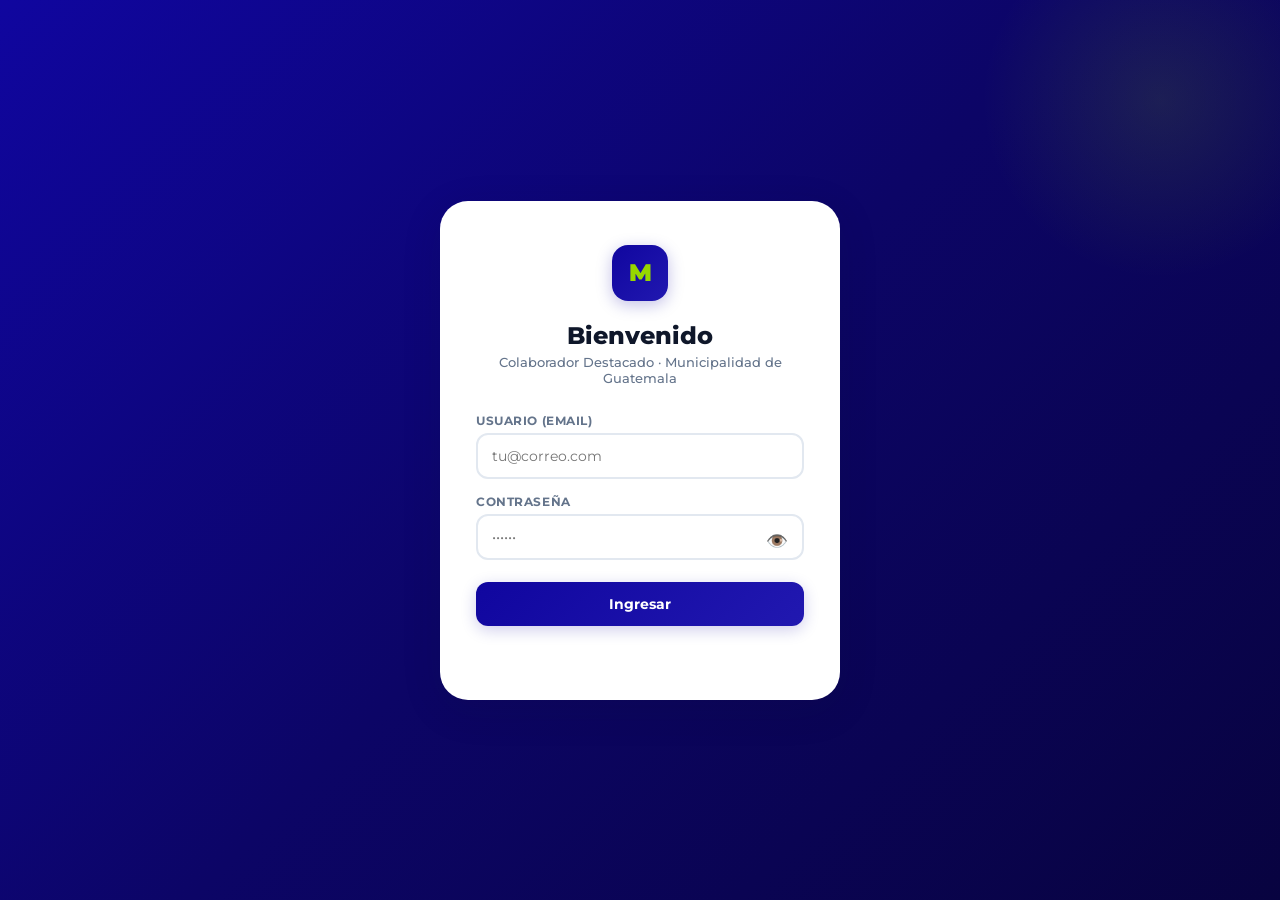
==== index.html @ 269c5cde "Separación de responsabilidades" ====
<!DOCTYPE html>
<html lang="es">
<head>
  <meta charset="UTF-8">
  <meta name="viewport" content="width=device-width, initial-scale=1.0">
  <title>Colaborador Destacado</title>
  <link rel="preconnect" href="https://fonts.googleapis.com">
  <link href="https://fonts.googleapis.com/css2?family=Montserrat:wght@300;400;500;600;700;800;900&display=swap" rel="stylesheet">
  <link rel="stylesheet" href="css/app.css">
  <script src="https://cdnjs.cloudflare.com/ajax/libs/Chart.js/3.9.1/chart.min.js" defer></script>
</head>
<body>
  <!-- LOGIN -->
  <div class="login-wrap" id="loginScreen">
    <div class="login-box">
      <img class="login-avatar" id="loginAvatar" src="" alt="">
      <div class="login-logo">M</div>
      <div class="login-h">Bienvenido</div>
      <div class="login-sub">Colaborador Destacado · Municipalidad de Guatemala</div>
      <div class="login-field"><label class="login-lbl">Usuario (email)</label><input type="email" class="login-in" id="loginUser" placeholder="tu@correo.com" autocomplete="username"></div>
      <div class="login-field"><label class="login-lbl">Contraseña</label><input type="password" class="login-in has-toggle" id="loginPass" placeholder="••••••" autocomplete="current-password"><button type="button" class="pwd-toggle">👁️</button></div>
      <button class="login-btn" id="loginBtn" onclick="App.login()">Ingresar</button>
      <div class="login-err" id="loginErr"></div>
    </div>
  </div>

  <!-- CAMBIAR CONTRASEÑA -->
  <div class="pwd-ov" id="pwdOv">
    <div class="login-box">
      <img class="login-avatar" id="pwdAvatar" src="" alt="">
      <div class="login-logo">🔐</div>
      <div class="login-h" id="pwdWelcome">¡Hola!</div>
      <div class="login-sub">Es tu primer ingreso. Elegí una nueva contraseña segura.</div>
      <div class="pwd-steps"><div class="pwd-dot active"></div><div class="pwd-dot"></div></div>
      <div class="login-field"><label class="login-lbl">Nueva contraseña</label><input type="password" class="login-in has-toggle" id="pwdNew" placeholder="Mínimo 6 caracteres"><button type="button" class="pwd-toggle">👁️</button><div class="pwd-strength" id="pwdBar"></div><div class="pwd-hint">Usá letras, números y símbolos</div></div>
      <div class="login-field"><label class="login-lbl">Confirmar</label><input type="password" class="login-in has-toggle" id="pwdConfirm" placeholder="Repetir"><button type="button" class="pwd-toggle">👁️</button></div>
      <button class="login-btn" id="pwdBtn" onclick="App.changePwd()">Guardar Contraseña</button>
      <div class="login-err" id="pwdErr"></div>
    </div>
  </div>

  <!-- APP -->
  <div class="app" id="appShell">
    <header class="top"><div class="top-in">
      <div class="br"><div class="br-logo">M</div><div><h1>Colaborador Destacado</h1><span>Municipalidad de Guatemala</span></div></div>
      <div class="top-r">
        <span id="convBadge" style="font-size:.68rem;font-weight:600"></span>
        <img class="top-avatar" id="topAvatar" src="" alt="">
        <span class="ch ch-u" id="chipU">—</span>
        <span class="ch ch-r" id="chipR">—</span>
        <button class="btn-out" onclick="App.logout()">Salir</button>
      </div>
    </div></header>

    <nav class="nv"><div class="nv-in">
      <button class="nb on" data-tab="vot">🗳️ Votación</button>
      <button class="nb hidden" data-tab="dash" id="navDash">📊 Dashboard</button>
      <button class="nb hidden" data-tab="rep" id="navRep">📈 Reportes</button>
      <!-- Admin modules as separate tabs -->
      <button class="nb hidden" data-tab="usuarios" id="navUsuarios">👤 Usuarios</button>
      <button class="nb hidden" data-tab="elecciones" id="navElecciones">🗓️ Elecciones</button>
      <button class="nb hidden" data-tab="evaluadores" id="navEvaluadores">👔 Evaluadores</button>
      <button class="nb hidden" data-tab="config" id="navConfig">⚙️ Configuración</button>
    </div></nav>

    <div class="mn">
      <!-- Votación -->
      <section id="p-vot" class="pn on">
        <div class="wlc"><div class="wlc-line"></div><h2 id="welc">¡Hola!</h2><p>Evalúa a tus compañeros reconociendo su esfuerzo y dedicación.</p></div>
        <div class="sts" id="vSt"></div>
        <div class="tb"><div class="sr"><input type="text" id="fS" placeholder="Buscar colaborador..."></div><select class="fp" id="fSede"><option value="">Todas las sedes</option></select></div>
        <div id="areaCont"><div class="loader"><div class="spin"></div> Cargando...</div></div>
      </section>

      <!-- Dashboard -->
      <section id="p-dash" class="pn">
        <div class="sts" id="dSt"></div>
        <div class="cd" style="margin-bottom:14px"><div class="cd-h"><span class="cd-t">🏆 Mejor por Área</span></div><div class="top-cards" id="topAreaCont"></div></div>
        <div class="cd" style="margin-bottom:14px"><div class="cd-h"><span class="cd-t">🏢 Mejor por Sede</span></div><div class="top-cards" id="topSedeCont"></div></div>
        <div class="ch-r"><div class="cd"><div class="cd-h"><span class="cd-t">Distribución</span></div><canvas id="cD"></canvas></div><div class="cd"><div class="cd-h"><span class="cd-t">Tendencia</span></div><canvas id="cT"></canvas></div></div>
        <div class="cd"><div class="cd-h"><span class="cd-t">Por Día</span></div><div class="tw"><table id="tT"></table></div></div>
      </section>

      <!-- Reportes -->
      <section id="p-rep" class="pn">
        <div class="cd"><div class="cd-h"><span class="cd-t">Reporte General</span><div style="display:flex;gap:6px"><button class="btn ba" onclick="App.expX()">📊 CSV</button></div></div><div class="tw"><table id="tR"></table></div></div>
      </section>

      <!-- TAB: USUARIOS (permiso: usuarios) -->
      <section id="p-usuarios" class="pn">
        <div class="cd">
          <div class="cd-h"><span class="cd-t">👤 Gestión de Usuarios</span><button class="btn ba" onclick="App.openNewUser()">+ Nuevo</button></div>
          <div class="tw"><table class="usr-tbl"><thead><tr><th>Email</th><th>Nombre</th><th>Rol</th><th>Área</th><th>Sede</th><th>Acciones</th></tr></thead><tbody id="usrBody"></tbody></table></div>
        </div>
      </section>

      <!-- TAB: ELECCIONES (permiso: elecciones) -->
      <section id="p-elecciones" class="pn">
        <div class="cd">
          <div class="cd-h"><span class="cd-t">🗓️ Elecciones (Períodos de Evaluación)</span><button class="btn ba" onclick="App.crearElec()">+ Nueva Elección</button></div>
          <p style="font-size:.75rem;color:var(--s5);margin-bottom:10px">Creá una elección por mes. Al activarla, las evaluaciones se registran ahí. Solo puede haber una activa.</p>
          <div id="elecCont"><div class="loader"><div class="spin"></div></div></div>
        </div>
      </section>

      <!-- TAB: EVALUADORES (permiso: evaluadores) -->
      <section id="p-evaluadores" class="pn">
        <div class="cd" style="margin-bottom:14px">
          <div class="cd-h"><span class="cd-t">👔 Asignación de Evaluadores</span></div>
          <p style="font-size:.75rem;color:var(--s5);margin-bottom:10px">Seleccioná áreas y colaboradores que pueden evaluar a cada supervisor o evaluador. Podés cambiar esto cada mes.</p>
          <div id="supEvalCont"><div class="loader"><div class="spin"></div></div></div>
        </div>
      </section>

      <!-- TAB: CONFIGURACIÓN (permiso: parametros) -->
      <section id="p-config" class="pn">
        <div class="sts" id="cfgSt"></div>
        <div class="cd" style="margin-bottom:14px"><div class="cd-h"><span class="cd-t">📊 Parámetros por Área</span></div><p style="font-size:.75rem;color:var(--s5);margin-bottom:10px">Cada área puede tener sus propios parámetros. Si no, usa los globales.</p><div id="paramsAreaCont"><div class="loader"><div class="spin"></div></div></div></div>
        <div class="cd" style="margin-bottom:14px"><div class="cd-h"><span class="cd-t">📋 Parámetros Globales</span><button class="btn ba" onclick="App.adm.add('p')">+</button></div><div id="adP"></div><button class="btn bp" style="margin-top:8px" onclick="App.adm.save('p')">💾</button></div>
        <div class="cd" style="margin-bottom:14px"><div class="cd-h"><span class="cd-t">👔 Parámetros Supervisores</span><button class="btn ba" onclick="App.adm.add('ps')">+</button></div><div id="adPS"></div><button class="btn bp" style="margin-top:8px" onclick="App.adm.save('ps')">💾</button></div>
        <div class="cd" style="margin-bottom:14px"><div class="cd-h"><span class="cd-t">📂 Áreas</span><button class="btn ba" onclick="App.adm.add('ar')">+</button></div><div id="adAR"></div><button class="btn bp" style="margin-top:8px" onclick="App.adm.save('ar')">💾</button></div>
        <div class="cd"><div class="cd-h"><span class="cd-t">🏢 Sedes</span><button class="btn ba" onclick="App.adm.add('se')">+</button></div><div id="adSE"></div><button class="btn bp" style="margin-top:8px" onclick="App.adm.save('se')">💾</button></div>
      </section>
    </div>
  </div>

  <!-- MODAL: EVALUAR -->
  <div class="mo-bg" id="evalOv"><div class="mo">
    <div class="mo-top"><button class="mo-x" onclick="App.closeEval()">✕</button><div class="mo-profile"><img class="mo-av" id="evalFoto" src="" alt=""><div class="mo-nm" id="evalNm">—</div><div class="mo-mt" id="evalMt">—</div></div></div>
    <div class="mo-bd" id="evalBd"></div>
    <div class="mo-bd" style="padding-top:0"><div class="fg"><label class="fl">Comentario (opcional)</label><textarea class="fta" id="evalCom" placeholder="Comparte tu experiencia..."></textarea></div></div>
    <div class="mo-ft"><button class="btn-sub" id="evalBtn" onclick="App.submitEval()">Enviar Evaluación</button></div>
  </div></div>

  <!-- MODAL: NUEVO USUARIO -->
  <div class="mo-bg" id="nuOv"><div class="mo">
    <div class="mo-top" style="padding-bottom:0"><div style="flex:1"><div class="mo-nm">Nuevo Usuario</div><div class="mo-mt">Completá los datos</div></div><button class="mo-x" onclick="App.closeNewUser()">✕</button></div>
    <div class="mo-bd">
      <div class="fg"><label class="fl">Email</label><input class="login-in" id="nuEmail" placeholder="usuario@correo.com"></div>
      <div class="fg"><label class="fl">Nombre completo</label><input class="login-in" id="nuNombre" placeholder="Nombre Apellido"></div>
      <div style="display:grid;grid-template-columns:1fr 1fr;gap:10px">
        <div class="fg"><label class="fl">Rol</label><select class="fp" id="nuRol" style="width:100%"><option value="votante">Votante</option><option value="evaluado">Evaluado</option><option value="evaluador">Evaluador</option><option value="supervisor">Supervisor</option><option value="admin">Admin</option></select></div>
        <div class="fg"><label class="fl">Área</label><select class="fp" id="nuArea" style="width:100%"><option value="">—</option></select></div>
      </div>
      <div style="display:grid;grid-template-columns:1fr 1fr;gap:10px">
        <div class="fg"><label class="fl">Sede</label><select class="fp" id="nuSede" style="width:100%"><option value="">—</option></select></div>
        <div class="fg"><label class="fl">Contraseña</label><input class="login-in" type="password" id="nuPwd" placeholder="Temporal"></div>
      </div>
      <div class="fg"><label class="fl">Permisos adicionales</label><div style="display:flex;flex-wrap:wrap;gap:8px;margin-top:4px"><label style="font-size:.75rem;display:flex;align-items:center;gap:4px;cursor:pointer"><input type="checkbox" value="dashboard" class="nu-perm"> Dashboard</label><label style="font-size:.75rem;display:flex;align-items:center;gap:4px;cursor:pointer"><input type="checkbox" value="reportes" class="nu-perm"> Reportes</label><label style="font-size:.75rem;display:flex;align-items:center;gap:4px;cursor:pointer"><input type="checkbox" value="usuarios" class="nu-perm"> Usuarios</label><label style="font-size:.75rem;display:flex;align-items:center;gap:4px;cursor:pointer"><input type="checkbox" value="elecciones" class="nu-perm"> Elecciones</label><label style="font-size:.75rem;display:flex;align-items:center;gap:4px;cursor:pointer"><input type="checkbox" value="evaluadores" class="nu-perm"> Evaluadores</label><label style="font-size:.75rem;display:flex;align-items:center;gap:4px;cursor:pointer"><input type="checkbox" value="parametros" class="nu-perm"> Configuración</label></div></div>
      <div class="fg"><label class="fl">Foto (URL)</label><input class="login-in" id="nuFoto" placeholder="https://drive.google.com/..."></div>
    </div>
    <div class="mo-ft"><button class="btn-sub" onclick="App.saveNewUser()">Crear Usuario</button></div>
  </div></div>

  <!-- MODAL: EDITAR USUARIO -->
  <div class="mo-bg" id="edOv"><div class="mo">
    <div class="mo-top" style="padding-bottom:0"><div style="flex:1"><div class="mo-nm">Editar Usuario</div><div class="mo-mt" id="edEmail">—</div></div><button class="mo-x" onclick="App.closeEditUser()">✕</button></div>
    <div class="mo-bd">
      <div class="fg"><label class="fl">Nombre</label><input class="login-in" id="edNombre"></div>
      <div style="display:grid;grid-template-columns:1fr 1fr;gap:10px">
        <div class="fg"><label class="fl">Rol</label><select class="fp" id="edRol" style="width:100%"><option value="votante">Votante</option><option value="evaluado">Evaluado</option><option value="evaluador">Evaluador</option><option value="supervisor">Supervisor</option><option value="admin">Admin</option></select></div>
        <div class="fg"><label class="fl">Área</label><select class="fp" id="edArea" style="width:100%"><option value="">—</option></select></div>
      </div>
      <div style="display:grid;grid-template-columns:1fr 1fr;gap:10px">
        <div class="fg"><label class="fl">Sede</label><select class="fp" id="edSede" style="width:100%"><option value="">—</option></select></div>
        <div class="fg"><label class="fl">Activo</label><select class="fp" id="edActivo" style="width:100%"><option value="true">Sí</option><option value="false">No</option></select></div>
      </div>
      <div class="fg"><label class="fl">Permisos adicionales</label><div style="display:flex;flex-wrap:wrap;gap:8px;margin-top:4px"><label style="font-size:.75rem;display:flex;align-items:center;gap:4px;cursor:pointer"><input type="checkbox" value="dashboard" class="ed-perm"> Dashboard</label><label style="font-size:.75rem;display:flex;align-items:center;gap:4px;cursor:pointer"><input type="checkbox" value="reportes" class="ed-perm"> Reportes</label><label style="font-size:.75rem;display:flex;align-items:center;gap:4px;cursor:pointer"><input type="checkbox" value="usuarios" class="ed-perm"> Usuarios</label><label style="font-size:.75rem;display:flex;align-items:center;gap:4px;cursor:pointer"><input type="checkbox" value="elecciones" class="ed-perm"> Elecciones</label><label style="font-size:.75rem;display:flex;align-items:center;gap:4px;cursor:pointer"><input type="checkbox" value="evaluadores" class="ed-perm"> Evaluadores</label><label style="font-size:.75rem;display:flex;align-items:center;gap:4px;cursor:pointer"><input type="checkbox" value="parametros" class="ed-perm"> Configuración</label></div></div>
      <div class="fg"><label class="fl">Foto (URL)</label><input class="login-in" id="edFoto"></div>
    </div>
    <div class="mo-ft"><button class="btn-sub" onclick="App.saveEditUser()">Guardar Cambios</button></div>
  </div></div>

  <div class="tz" id="toasts"></div>
  <script src="js/api.js"></script>
  <script src="js/app.js"></script>
</body>
</html>
---- css/app.css ----
/* v5.1 app.css — Montserrat, institutional palette */
*,*::before,*::after{margin:0;padding:0;box-sizing:border-box}
:root{
  --b9:#0c0566;--b8:#10069F;--b7:#2118b0;--b1:#eeedfc;--b0:#f6f5ff;
  --l5:#97D700;--l4:#a8e81c;--l1:#f0fad0;
  --r5:#e63946;--r0:#fef2f2;--g6:#16a34a;--g0:#f0fdf4;--am:#f59e0b;
  --s9:#0f172a;--s7:#334155;--s5:#64748b;--s4:#94a3b8;--s2:#e2e8f0;--s1:#f1f5f9;--s0:#f8fafc;--w:#fff;
  --r-s:8px;--r:14px;--r-l:20px;--r-x:28px;
  --sh-x:0 1px 2px rgba(15,23,42,.04);--sh-s:0 1px 4px rgba(15,23,42,.06);
  --sh-m:0 4px 16px rgba(15,23,42,.07);--sh-l:0 10px 40px rgba(15,23,42,.12);
  --ease:cubic-bezier(.4,0,.2,1)
}
html{scroll-behavior:smooth}
body{font-family:'Montserrat',sans-serif;background:var(--s0);color:var(--s9);min-height:100vh;-webkit-font-smoothing:antialiased}

/* LOGIN */
.login-wrap{min-height:100vh;display:flex;align-items:center;justify-content:center;background:linear-gradient(135deg,var(--b8),var(--b9) 50%,#080340);padding:20px;position:relative;overflow:hidden}
.login-wrap::before{content:'';position:absolute;top:-80px;right:-60px;width:360px;height:360px;background:radial-gradient(circle,rgba(151,215,0,.12),transparent 70%);border-radius:50%}
.login-box{background:var(--w);border-radius:var(--r-x);padding:44px 36px;width:100%;max-width:400px;box-shadow:var(--sh-l);position:relative;z-index:1;text-align:center}
.login-logo{width:56px;height:56px;background:linear-gradient(135deg,var(--b8),var(--b7));border-radius:16px;display:inline-grid;place-items:center;color:var(--l5);font-size:1.5rem;font-weight:900;margin-bottom:20px;box-shadow:0 4px 16px rgba(16,6,159,.25)}
.login-avatar{width:72px;height:72px;border-radius:50%;object-fit:cover;border:3px solid var(--l5);margin-bottom:16px;display:none;box-shadow:0 4px 12px rgba(0,0,0,.15)}
.login-avatar.show{display:inline-block}
.login-h{font-size:1.5rem;font-weight:800;color:var(--s9);margin-bottom:4px}
.login-sub{font-size:.82rem;color:var(--s5);margin-bottom:28px;font-weight:500}
.login-field{margin-bottom:16px;text-align:left;position:relative}
.login-lbl{display:block;font-size:.72rem;font-weight:700;color:var(--s5);margin-bottom:5px;text-transform:uppercase;letter-spacing:.05em}
.login-in{width:100%;padding:12px 14px;border:2px solid var(--s2);border-radius:12px;font-family:'Montserrat',sans-serif;font-size:.88rem;transition:border-color .2s}
.login-in:focus{border-color:var(--b8);outline:0;box-shadow:0 0 0 3px rgba(16,6,159,.1)}
.login-in.has-toggle{padding-right:44px}
.pwd-toggle{position:absolute;right:12px;top:32px;background:none;border:none;cursor:pointer;font-size:1.1rem;color:var(--s4);padding:4px;transition:color .2s}
.pwd-toggle:hover{color:var(--b8)}
.login-btn{width:100%;padding:13px;background:linear-gradient(135deg,var(--b8),var(--b7));color:var(--w);border:0;border-radius:12px;font-family:'Montserrat',sans-serif;font-size:.9rem;font-weight:700;cursor:pointer;transition:all .25s var(--ease);box-shadow:0 4px 16px rgba(16,6,159,.2);margin-top:6px}
.login-btn:hover:not(:disabled){transform:translateY(-2px);box-shadow:0 6px 24px rgba(16,6,159,.3)}
.login-btn:disabled{opacity:.5;cursor:not-allowed}
.login-err{color:var(--r5);font-size:.78rem;font-weight:600;margin-top:12px;min-height:18px}

.pwd-ov{display:none;position:fixed;inset:0;background:linear-gradient(135deg,var(--b8),#080340);z-index:900;align-items:center;justify-content:center;padding:20px}
.pwd-ov.open{display:flex}
.pwd-steps{display:flex;gap:6px;justify-content:center;margin-bottom:20px}
.pwd-dot{width:8px;height:8px;border-radius:50%;background:var(--s2)}
.pwd-dot.active{background:var(--l5);width:24px;border-radius:4px;transition:width .3s}
.pwd-strength{height:4px;border-radius:4px;margin-top:8px;transition:all .3s}
.pwd-strength.weak{background:var(--r5);width:33%}
.pwd-strength.medium{background:var(--am);width:66%}
.pwd-strength.strong{background:var(--g6);width:100%}
.pwd-hint{font-size:.72rem;color:var(--s4);margin-top:4px;text-align:left}

/* APP */
.app{display:none}.app.show{display:grid;grid-template-rows:auto auto 1fr;min-height:100vh}
.top{background:var(--w);border-bottom:1px solid var(--s2);position:sticky;top:0;z-index:100;box-shadow:var(--sh-x)}
.top-in{max-width:1360px;margin:0 auto;padding:0 clamp(16px,3vw,32px);height:60px;display:flex;align-items:center;justify-content:space-between}
.br{display:flex;align-items:center;gap:10px}
.br-logo{width:36px;height:36px;background:linear-gradient(135deg,var(--b8),var(--b7));border-radius:10px;display:grid;place-items:center;color:var(--l5);font-size:1rem;font-weight:900}
.br h1{font-size:.9rem;font-weight:700;line-height:1.2}.br span{font-size:.65rem;color:var(--s5);font-weight:500}
.top-r{display:flex;align-items:center;gap:8px}
.top-avatar{width:32px;height:32px;border-radius:50%;object-fit:cover;border:2px solid var(--l5)}
.ch{display:inline-flex;align-items:center;padding:4px 11px;border-radius:100px;font-size:.72rem;font-weight:600}
.ch-u{background:var(--b1);color:var(--b8)}.ch-r{background:var(--l1);color:var(--b9)}.ch-a{background:var(--s1);color:var(--s7)}
.btn-out{padding:6px 12px;background:0;border:1.5px solid var(--s2);border-radius:8px;font-family:'Montserrat',sans-serif;font-size:.72rem;font-weight:600;color:var(--s5);cursor:pointer;transition:all .2s}
.btn-out:hover{border-color:var(--r5);color:var(--r5)}

.nv{background:var(--w);border-bottom:1px solid var(--s2)}
.nv-in{max-width:1360px;margin:0 auto;padding:0 clamp(16px,3vw,32px);display:flex;gap:2px;overflow-x:auto}
.nb{padding:10px 16px;font-family:'Montserrat',sans-serif;font-size:.78rem;font-weight:600;color:var(--s4);background:0;border:0;cursor:pointer;border-bottom:2.5px solid transparent;margin-bottom:-1px;transition:color .2s;white-space:nowrap}
.nb:hover{color:var(--s7)}.nb.on{color:var(--b8);border-bottom-color:var(--l5)}

.mn{max-width:1360px;margin:0 auto;padding:clamp(16px,3vw,28px);width:100%}
.pn{display:none;animation:pI .3s var(--ease)}.pn.on{display:block}
@keyframes pI{from{opacity:0;transform:translateY(6px)}to{opacity:1;transform:translateY(0)}}

/* Welcome */
.wlc{background:linear-gradient(135deg,var(--b8),var(--b9),#080340);border-radius:var(--r-x);padding:28px 32px;margin-bottom:24px;position:relative;overflow:hidden}
.wlc::before{content:'';position:absolute;top:-40px;right:-20px;width:200px;height:200px;background:radial-gradient(circle,rgba(151,215,0,.14),transparent 70%);border-radius:50%}
.wlc-line{display:inline-block;width:36px;height:3px;background:var(--l5);border-radius:3px;margin-bottom:12px}
.wlc h2{color:var(--w);font-size:clamp(1.2rem,2.5vw,1.5rem);font-weight:800;margin-bottom:4px;position:relative;z-index:1}
.wlc p{color:rgba(255,255,255,.6);font-size:.82rem;line-height:1.5;max-width:480px;position:relative;z-index:1}

/* Stats */
.sts{display:grid;grid-template-columns:repeat(auto-fit,minmax(180px,1fr));gap:10px;margin-bottom:20px}
.st{background:var(--w);border:1px solid var(--s2);border-radius:var(--r);padding:18px 20px;box-shadow:var(--sh-x);transition:all .2s var(--ease);position:relative;overflow:hidden}
.st:hover{box-shadow:var(--sh-m);transform:translateY(-1px)}
.st::before{content:'';position:absolute;top:0;left:0;width:3px;height:100%}
.st.sb::before{background:var(--b8)}.st.sl::before{background:var(--l5)}.st.sa::before{background:var(--am)}.st.sg::before{background:var(--g6)}
.st-i{font-size:1.2rem;margin-bottom:4px}.st-n{font-size:1.6rem;font-weight:800;line-height:1;margin-bottom:2px}
.st-l{font-size:.65rem;font-weight:700;color:var(--s4);text-transform:uppercase;letter-spacing:.06em}

/* Top cards */
.top-cards{display:grid;grid-template-columns:repeat(auto-fill,minmax(260px,1fr));gap:10px;margin-bottom:20px}
.top-card{background:var(--w);border:1px solid var(--s2);border-radius:var(--r);padding:16px;display:flex;align-items:center;gap:12px;box-shadow:var(--sh-x);border-left:3px solid var(--l5)}
.top-card img{width:44px;height:44px;border-radius:12px;object-fit:cover;background:var(--s2)}
.top-card-info{flex:1;min-width:0}
.top-card-name{font-weight:700;font-size:.84rem;white-space:nowrap;overflow:hidden;text-overflow:ellipsis}
.top-card-meta{font-size:.68rem;color:var(--s4)}
.top-card-score{font-size:1.1rem;font-weight:800;color:var(--b8);flex-shrink:0}

/* Toolbar, Areas, Cards, Grid — same as v5 */
.tb{display:flex;gap:8px;flex-wrap:wrap;margin-bottom:18px}
.sr{flex:1;min-width:180px;position:relative}
.sr input{width:100%;padding:9px 12px 9px 34px;border:1.5px solid var(--s2);border-radius:var(--r);font-family:'Montserrat',sans-serif;font-size:.82rem;background:var(--w);transition:border-color .2s}
.sr input:focus{border-color:var(--b8);outline:0}
.sr::before{content:'🔍';position:absolute;left:10px;top:50%;transform:translateY(-50%);font-size:.8rem;pointer-events:none}
.fp{padding:9px 14px;border:1.5px solid var(--s2);border-radius:var(--r);font-family:'Montserrat',sans-serif;font-size:.78rem;font-weight:500;background:var(--w);appearance:none;cursor:pointer}

.as{margin-bottom:14px;animation:aI .35s var(--ease) both}
@keyframes aI{from{opacity:0;transform:translateY(8px)}to{opacity:1;transform:translateY(0)}}
.ah{background:var(--w);border:1px solid var(--s2);border-radius:var(--r-l);padding:14px 20px;display:flex;align-items:center;justify-content:space-between;cursor:pointer;transition:all .2s;box-shadow:var(--sh-x);user-select:none}
.ah:hover{box-shadow:var(--sh-m)}.ah.op{border-radius:var(--r-l) var(--r-l) 0 0;border-bottom-color:transparent}
.ah-l{display:flex;align-items:center;gap:10px}
.ah-ic{width:36px;height:36px;border-radius:9px;display:grid;place-items:center;font-size:.95rem;font-weight:800}
.ah-nm{font-weight:700;font-size:.88rem}.ah-ct{font-size:.68rem;color:var(--s4);font-weight:500}
.ah-ch{font-size:.9rem;color:var(--s4);transition:transform .3s var(--ease)}.ah.op .ah-ch{transform:rotate(180deg)}
.ab{display:none;background:var(--w);border:1px solid var(--s2);border-top:0;border-radius:0 0 var(--r-l) var(--r-l);padding:16px 20px 20px}
.ab.op{display:block;animation:abI .25s var(--ease)}
@keyframes abI{from{opacity:0}to{opacity:1}}

.cg{display:grid;grid-template-columns:repeat(auto-fill,minmax(250px,1fr));gap:10px}
.cc{background:var(--s0);border:1px solid var(--s2);border-radius:var(--r);padding:16px;display:flex;gap:12px;transition:all .2s var(--ease);position:relative}
.cc:hover{background:var(--w);border-color:var(--b1);box-shadow:var(--sh-m);transform:translateY(-1px)}
.cc.dn{opacity:.4}.cc.dn .dn-b{display:flex}
.dn-b{display:none;position:absolute;top:8px;right:10px;background:var(--g0);color:var(--g6);font-size:.63rem;font-weight:700;padding:2px 7px;border-radius:100px;border:1px solid rgba(22,163,74,.15);align-items:center;gap:2px}
.av{width:42px;height:42px;border-radius:11px;object-fit:cover;background:var(--s2);flex-shrink:0}
.ci{flex:1;min-width:0}.cn{font-weight:700;font-size:.84rem;margin-bottom:1px}.cm{font-size:.68rem;color:var(--s4);margin-bottom:7px}
.cs-r{display:flex;align-items:center;gap:6px;margin-bottom:9px}
.cs{font-size:1.05rem;font-weight:800;color:var(--b8)}
.bar-bg{flex:1;height:4px;background:var(--s2);border-radius:4px;overflow:hidden}
.bar-f{height:100%;border-radius:4px;background:linear-gradient(90deg,var(--l5),var(--l4));transition:width .5s var(--ease)}
.btn-ev{width:100%;padding:7px;background:var(--b8);color:var(--w);border:0;border-radius:var(--r-s);font-family:'Montserrat',sans-serif;font-size:.74rem;font-weight:600;cursor:pointer;transition:all .2s}
.btn-ev:hover{background:var(--b7);transform:translateY(-1px)}

/* Modal */
.mo-bg{display:none;position:fixed;inset:0;background:rgba(15,23,42,.4);backdrop-filter:blur(5px);z-index:500;align-items:center;justify-content:center;padding:16px}
.mo-bg.open{display:flex}
.mo{background:var(--w);border-radius:var(--r-x);width:100%;max-width:500px;max-height:88vh;overflow-y:auto;box-shadow:var(--sh-l);animation:moP .3s var(--ease)}
@keyframes moP{from{opacity:0;transform:scale(.96) translateY(10px)}to{opacity:1;transform:scale(1) translateY(0)}}
.mo-top{padding:24px 24px 0;position:relative}
.mo-x{position:absolute;top:16px;right:16px;width:32px;height:32px;display:grid;place-items:center;border:0;background:var(--s1);border-radius:9px;cursor:pointer;font-size:.95rem;color:var(--s4);z-index:1;transition:all .2s}
.mo-x:hover{background:var(--r0);color:var(--r5)}
.mo-profile{display:flex;flex-direction:column;align-items:center;text-align:center;padding-top:8px}
.mo-av{width:96px;height:96px;border-radius:50%;object-fit:cover;background:var(--s2);border:4px solid var(--b1);box-shadow:0 4px 16px rgba(16,6,159,.12);margin-bottom:12px}
.mo-nm{font-size:1.15rem;font-weight:800;margin-bottom:2px}.mo-mt{font-size:.78rem;color:var(--s5);font-weight:500}
.mo-bd{padding:20px 24px}
.rb{margin-bottom:16px}.rl{font-size:.78rem;font-weight:700;color:var(--s7);margin-bottom:7px}
.rr{display:flex;gap:4px;flex-wrap:wrap}
.rb-b{width:34px;height:34px;display:grid;place-items:center;border:1.5px solid var(--s2);border-radius:8px;background:var(--w);cursor:pointer;font-size:.78rem;font-weight:600;color:var(--s4);transition:all .12s;-webkit-tap-highlight-color:transparent}
.rb-b:hover{border-color:var(--b1);background:var(--b0);color:var(--b8)}
.rb-b.on{background:var(--l5);border-color:var(--l5);color:var(--b9);transform:scale(1.1);box-shadow:0 2px 6px rgba(151,215,0,.3)}
.fg{margin-bottom:16px}.fl{display:block;font-size:.72rem;font-weight:600;color:var(--s5);margin-bottom:4px}
.fta{width:100%;padding:9px 12px;border:1.5px solid var(--s2);border-radius:var(--r);font-family:'Montserrat',sans-serif;font-size:.82rem;resize:vertical;min-height:60px}
.fta:focus{border-color:var(--b8);outline:0}
.mo-ft{padding:0 24px 22px}
.btn-sub{width:100%;padding:12px;background:linear-gradient(135deg,var(--b8),var(--b7));color:var(--w);border:0;border-radius:var(--r);font-family:'Montserrat',sans-serif;font-size:.88rem;font-weight:700;cursor:pointer;transition:all .25s;box-shadow:0 4px 16px rgba(16,6,159,.2)}
.btn-sub:hover:not(:disabled){transform:translateY(-2px);box-shadow:0 6px 24px rgba(16,6,159,.3)}.btn-sub:disabled{opacity:.5;cursor:not-allowed}

/* Charts */
.ch-r{display:grid;grid-template-columns:repeat(auto-fit,minmax(340px,1fr));gap:12px;margin-bottom:18px}
.cd{background:var(--w);border:1px solid var(--s2);border-radius:var(--r-l);padding:20px 24px;box-shadow:var(--sh-x);margin-bottom:14px}
.cd-h{display:flex;align-items:center;justify-content:space-between;margin-bottom:14px}.cd-t{font-size:.95rem;font-weight:700}
canvas{max-height:240px}

/* Table */
.tw{overflow-x:auto;border-radius:var(--r)}
table{width:100%;border-collapse:collapse}
thead th{background:var(--b8);color:var(--w);padding:9px 12px;font-size:.68rem;font-weight:700;text-align:left;text-transform:uppercase;letter-spacing:.04em}
thead th:first-child{border-radius:var(--r-s) 0 0 0}thead th:last-child{border-radius:0 var(--r-s) 0 0}
tbody td{padding:9px 12px;border-bottom:1px solid var(--s1);font-size:.8rem;color:var(--s7)}
tbody tr:hover{background:var(--s0)}

/* Admin */
.adm-it{display:flex;gap:8px;align-items:center;margin-bottom:7px}
.adm-in{flex:1;padding:8px 11px;border:1.5px solid var(--s2);border-radius:var(--r-s);font-family:'Montserrat',sans-serif;font-size:.82rem}
.adm-in:focus{border-color:var(--b8);outline:0}
.bd-sm{width:30px;height:30px;display:grid;place-items:center;border:1.5px solid var(--r5);border-radius:7px;background:0;color:var(--r5);cursor:pointer;font-size:.75rem;transition:all .2s}
.bd-sm:hover{background:var(--r5);color:var(--w)}
.btn{display:inline-flex;align-items:center;gap:4px;padding:8px 16px;border:0;border-radius:var(--r-s);font-family:'Montserrat',sans-serif;font-size:.78rem;font-weight:600;cursor:pointer;transition:all .2s}
.btn:disabled{opacity:.5}.bp{background:var(--b8);color:var(--w)}.bp:hover{background:var(--b7)}
.ba{background:var(--l5);color:var(--b9)}.ba:hover{filter:brightness(.93)}
.bo{background:var(--w);border:1.5px solid var(--s2);color:var(--s7)}.bo:hover{border-color:var(--b8)}
.bd{background:var(--r5);color:var(--w)}.bd:hover{background:#c62828}

.usr-tbl .usr-status{display:inline-block;width:8px;height:8px;border-radius:50%;margin-right:4px}
.usr-tbl .usr-status.active{background:var(--g6)}.usr-tbl .usr-status.inactive{background:var(--r5)}

/* Toast */
.tz{position:fixed;top:72px;right:14px;z-index:700;display:flex;flex-direction:column;gap:6px;pointer-events:none}
.tt{padding:10px 16px;border-radius:var(--r);font-size:.78rem;font-weight:600;box-shadow:var(--sh-l);animation:ts .3s var(--ease);max-width:320px;pointer-events:auto}
.tt-ok{background:var(--g0);color:var(--g6);border:1px solid rgba(22,163,74,.2)}
.tt-err{background:var(--r0);color:var(--r5);border:1px solid rgba(230,57,70,.2)}
.tt-info{background:var(--b0);color:var(--b8);border:1px solid rgba(16,6,159,.12)}
@keyframes ts{from{opacity:0;transform:translateX(30px)}to{opacity:1;transform:translateX(0)}}

.empty{text-align:center;padding:36px 14px;color:var(--s4)}.empty-i{font-size:2rem;margin-bottom:8px}.empty-t{font-size:.85rem;font-weight:500}
.loader{display:flex;align-items:center;justify-content:center;gap:8px;padding:36px;color:var(--s4);font-size:.8rem}
.spin{width:16px;height:16px;border:2.5px solid var(--s2);border-top-color:var(--b8);border-radius:50%;animation:sp .6s linear infinite}
@keyframes sp{to{transform:rotate(360deg)}}
.hidden{display:none!important}

/* ═══ RESPONSIVE ═══ */
@media(max-width:1024px){
  .ch-r{grid-template-columns:1fr 1fr}
  .top-cards{grid-template-columns:1fr 1fr}
}
@media(max-width:768px){
  .top-r .ch-u,.top-r .ch-a{display:none}
  .top-in{height:52px;padding:0 12px}
  .br h1{font-size:.82rem}.br span{display:none}
  .br-logo{width:32px;height:32px;font-size:.85rem}
  .nv-in{padding:0 8px}
  .nb{padding:9px 12px;font-size:.72rem}
  .mn{padding:12px}
  .wlc{padding:20px;border-radius:var(--r-l)}
  .wlc h2{font-size:1.15rem}
  .sts{grid-template-columns:repeat(2,1fr);gap:8px}
  .st{padding:14px 16px}
  .st-n{font-size:1.3rem}
  .cg{grid-template-columns:1fr}
  .ch-r{grid-template-columns:1fr}
  .top-cards{grid-template-columns:1fr}
  .tb{flex-direction:column}
  .sr{min-width:100%}
  .cd{padding:16px;border-radius:var(--r)}
  .mo{max-width:100%;border-radius:var(--r-l);margin:8px}
  .mo-av{width:80px;height:80px}
  .mo-bd{padding:16px}
  .mo-ft{padding:0 16px 18px}
  .rb-b{width:30px;height:30px;font-size:.72rem;border-radius:6px}
  .rr{gap:3px}
  .login-box{padding:28px 18px;border-radius:var(--r-l)}
  .login-h{font-size:1.25rem}
  .login-avatar{width:60px;height:60px}
  table{font-size:.75rem}
  thead th{padding:7px 8px;font-size:.62rem}
  tbody td{padding:7px 8px}
  .ah{padding:12px 14px}
  .ah-ic{width:32px;height:32px;font-size:.85rem}
  .ah-nm{font-size:.82rem}
  .ab{padding:12px 14px 16px}
  .cc{padding:12px;gap:10px}
  .av{width:38px;height:38px;border-radius:9px}
  .cn{font-size:.8rem}.cm{font-size:.65rem}
  .btn-ev{padding:6px;font-size:.7rem}
  .top-card{padding:12px;gap:10px}
  .top-card img{width:36px;height:36px;border-radius:9px}
  .top-card-name{font-size:.78rem}
  .top-card-score{font-size:.95rem}
}
@media(max-width:420px){
  .sts{grid-template-columns:1fr}
  .mo-av{width:68px;height:68px}
  .rb-b{width:28px;height:28px;font-size:.68rem}
  .top-in{gap:6px}
  .btn-out{padding:5px 8px;font-size:.65rem}
  .top-avatar{width:28px;height:28px}
}
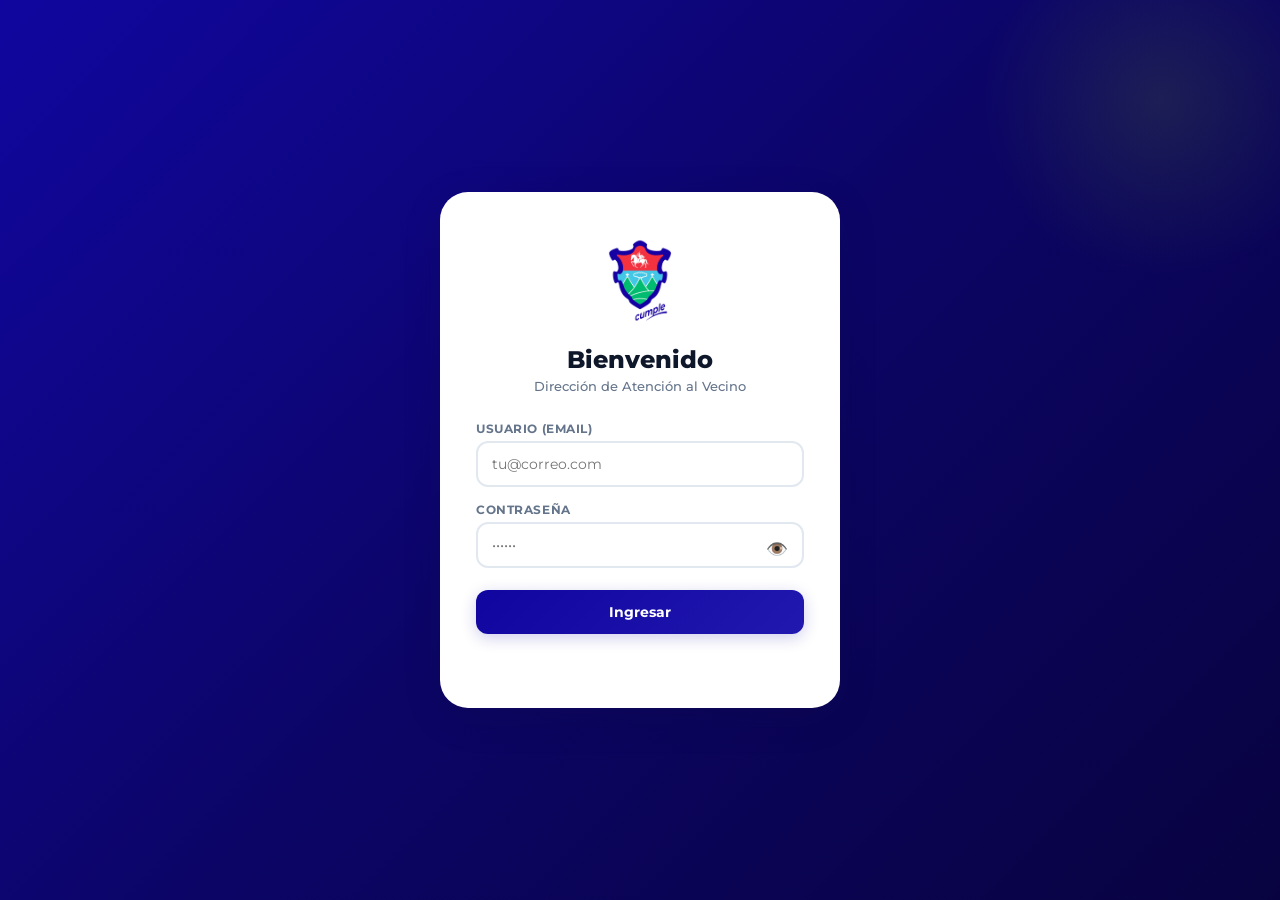
==== commit 3ce954b8: "admin y elección" ====
--- a/index.html
+++ b/index.html
@@ -4,6 +4,7 @@
   <meta charset="UTF-8">
   <meta name="viewport" content="width=device-width, initial-scale=1.0">
   <title>Colaborador Destacado</title>
+  <link rel="icon" href="img/escudo-sm.png" type="image/png">
   <link rel="preconnect" href="https://fonts.googleapis.com">
   <link href="https://fonts.googleapis.com/css2?family=Montserrat:wght@300;400;500;600;700;800;900&display=swap" rel="stylesheet">
   <link rel="stylesheet" href="css/app.css">
@@ -14,9 +15,9 @@
   <div class="login-wrap" id="loginScreen">
     <div class="login-box">
       <img class="login-avatar" id="loginAvatar" src="" alt="">
-      <div class="login-logo">M</div>
+      <img src="img/escudo.png" alt="Escudo" style="width:80px;height:auto;margin-bottom:16px">
       <div class="login-h">Bienvenido</div>
-      <div class="login-sub">Colaborador Destacado · Municipalidad de Guatemala</div>
+      <div class="login-sub">Dirección de Atención al Vecino</div>
       <div class="login-field"><label class="login-lbl">Usuario (email)</label><input type="email" class="login-in" id="loginUser" placeholder="tu@correo.com" autocomplete="username"></div>
       <div class="login-field"><label class="login-lbl">Contraseña</label><input type="password" class="login-in has-toggle" id="loginPass" placeholder="••••••" autocomplete="current-password"><button type="button" class="pwd-toggle">👁️</button></div>
       <button class="login-btn" id="loginBtn" onclick="App.login()">Ingresar</button>
@@ -28,7 +29,7 @@
   <div class="pwd-ov" id="pwdOv">
     <div class="login-box">
       <img class="login-avatar" id="pwdAvatar" src="" alt="">
-      <div class="login-logo">🔐</div>
+      <img src="img/escudo.png" alt="Escudo" style="width:60px;height:auto;margin-bottom:12px">
       <div class="login-h" id="pwdWelcome">¡Hola!</div>
       <div class="login-sub">Es tu primer ingreso. Elegí una nueva contraseña segura.</div>
       <div class="pwd-steps"><div class="pwd-dot active"></div><div class="pwd-dot"></div></div>
@@ -42,7 +43,10 @@
   <!-- APP -->
   <div class="app" id="appShell">
     <header class="top"><div class="top-in">
-      <div class="br"><div class="br-logo">M</div><div><h1>Colaborador Destacado</h1><span>Municipalidad de Guatemala</span></div></div>
+      <div class="br">
+        <img src="img/escudo-sm.png" alt="" style="width:36px;height:auto">
+        <div><h1>Colaborador Destacado</h1><span>Dirección de Atención al Vecino</span></div>
+      </div>
       <div class="top-r">
         <span id="convBadge" style="font-size:.68rem;font-weight:600"></span>
         <img class="top-avatar" id="topAvatar" src="" alt="">
@@ -54,9 +58,9 @@
 
     <nav class="nv"><div class="nv-in">
       <button class="nb on" data-tab="vot">🗳️ Votación</button>
+      <button class="nb hidden" data-tab="evaldia" id="navEvalDia">📋 Eval. Diaria</button>
       <button class="nb hidden" data-tab="dash" id="navDash">📊 Dashboard</button>
       <button class="nb hidden" data-tab="rep" id="navRep">📈 Reportes</button>
-      <!-- Admin modules as separate tabs -->
       <button class="nb hidden" data-tab="usuarios" id="navUsuarios">👤 Usuarios</button>
       <button class="nb hidden" data-tab="elecciones" id="navElecciones">🗓️ Elecciones</button>
       <button class="nb hidden" data-tab="evaluadores" id="navEvaluadores">👔 Evaluadores</button>
@@ -72,69 +76,103 @@
         <div id="areaCont"><div class="loader"><div class="spin"></div> Cargando...</div></div>
       </section>
 
+      <!-- Eval Diaria -->
+      <section id="p-evaldia" class="pn">
+        <div class="wlc" style="background:linear-gradient(135deg,#0c0566,#080340)"><div class="wlc-line"></div><h2>Evaluación Diaria</h2><p>Evaluá a los colaboradores en las categorías configuradas. Podés cubrir diferentes áreas cada día.</p></div>
+        <div class="sts" id="edSt"></div>
+        <div class="tb"><select class="fp" id="edAreaSel" onchange="App.evalDia.selArea()"><option value="">— Seleccionar área —</option></select></div>
+        <div id="edColabsCont"><div class="empty"><div class="empty-i">📂</div><div class="empty-t">Seleccioná un área para comenzar</div></div></div>
+      </section>
+
       <!-- Dashboard -->
       <section id="p-dash" class="pn">
         <div class="sts" id="dSt"></div>
         <div class="cd" style="margin-bottom:14px"><div class="cd-h"><span class="cd-t">🏆 Mejor por Área</span></div><div class="top-cards" id="topAreaCont"></div></div>
         <div class="cd" style="margin-bottom:14px"><div class="cd-h"><span class="cd-t">🏢 Mejor por Sede</span></div><div class="top-cards" id="topSedeCont"></div></div>
-        <div class="ch-r"><div class="cd"><div class="cd-h"><span class="cd-t">Distribución</span></div><canvas id="cD"></canvas></div><div class="cd"><div class="cd-h"><span class="cd-t">Tendencia</span></div><canvas id="cT"></canvas></div></div>
-        <div class="cd"><div class="cd-h"><span class="cd-t">Por Día</span></div><div class="tw"><table id="tT"></table></div></div>
+        <div class="cd" style="margin-bottom:14px"><div class="cd-h"><span class="cd-t">📊 Ranking Combinado</span></div><div class="tw"><table id="tRank"></table></div></div>
+        <div class="ch-r"><div class="cd"><div class="cd-h"><span class="cd-t">Puntaje Final</span></div><canvas id="cD"></canvas></div><div class="cd"><div class="cd-h"><span class="cd-t">Tendencia Elección</span></div><canvas id="cT"></canvas></div></div>
+        <div class="cd"><div class="cd-h"><span class="cd-t">Evaluaciones por Día</span></div><div class="tw"><table id="tT"></table></div></div>
       </section>
 
       <!-- Reportes -->
       <section id="p-rep" class="pn">
-        <div class="cd"><div class="cd-h"><span class="cd-t">Reporte General</span><div style="display:flex;gap:6px"><button class="btn ba" onclick="App.expX()">📊 CSV</button></div></div><div class="tw"><table id="tR"></table></div></div>
-      </section>
-
-      <!-- TAB: USUARIOS (permiso: usuarios) -->
+        <div class="cd"><div class="cd-h"><span class="cd-t">Reporte General</span><div style="display:flex;gap:6px"><button class="btn ba" onclick="App.rep.expX()">📊 CSV</button></div></div><div class="tw"><table id="tR"></table></div></div>
+      </section>
+
+      <!-- Usuarios -->
       <section id="p-usuarios" class="pn">
         <div class="cd">
-          <div class="cd-h"><span class="cd-t">👤 Gestión de Usuarios</span><button class="btn ba" onclick="App.openNewUser()">+ Nuevo</button></div>
+          <div class="cd-h"><span class="cd-t">👤 Gestión de Usuarios</span><button class="btn ba" onclick="App.usr.openNew()">+ Nuevo</button></div>
           <div class="tw"><table class="usr-tbl"><thead><tr><th>Email</th><th>Nombre</th><th>Rol</th><th>Área</th><th>Sede</th><th>Acciones</th></tr></thead><tbody id="usrBody"></tbody></table></div>
         </div>
       </section>
 
-      <!-- TAB: ELECCIONES (permiso: elecciones) -->
+      <!-- Elecciones -->
       <section id="p-elecciones" class="pn">
         <div class="cd">
-          <div class="cd-h"><span class="cd-t">🗓️ Elecciones (Períodos de Evaluación)</span><button class="btn ba" onclick="App.crearElec()">+ Nueva Elección</button></div>
-          <p style="font-size:.75rem;color:var(--s5);margin-bottom:10px">Creá una elección por mes. Al activarla, las evaluaciones se registran ahí. Solo puede haber una activa.</p>
+          <div class="cd-h"><span class="cd-t">🗓️ Elecciones</span><button class="btn ba" onclick="App.elec.crear()">+ Nueva</button></div>
+          <p style="font-size:.75rem;color:var(--s5);margin-bottom:10px">Creá una elección por período. Al activarla, las evaluaciones se registran ahí. Solo puede haber una activa.</p>
           <div id="elecCont"><div class="loader"><div class="spin"></div></div></div>
         </div>
       </section>
 
-      <!-- TAB: EVALUADORES (permiso: evaluadores) -->
+      <!-- Evaluadores -->
       <section id="p-evaluadores" class="pn">
-        <div class="cd" style="margin-bottom:14px">
-          <div class="cd-h"><span class="cd-t">👔 Asignación de Evaluadores</span></div>
-          <p style="font-size:.75rem;color:var(--s5);margin-bottom:10px">Seleccioná áreas y colaboradores que pueden evaluar a cada supervisor o evaluador. Podés cambiar esto cada mes.</p>
+        <div class="cd">
+          <div class="cd-h"><span class="cd-t">👔 Evaluadores de Supervisores</span></div>
+          <p style="font-size:.75rem;color:var(--s5);margin-bottom:10px">Asigná qué colaboradores evalúan a cada supervisor durante las elecciones.</p>
           <div id="supEvalCont"><div class="loader"><div class="spin"></div></div></div>
         </div>
       </section>
 
-      <!-- TAB: CONFIGURACIÓN (permiso: parametros) -->
+      <!-- Configuración -->
       <section id="p-config" class="pn">
         <div class="sts" id="cfgSt"></div>
-        <div class="cd" style="margin-bottom:14px"><div class="cd-h"><span class="cd-t">📊 Parámetros por Área</span></div><p style="font-size:.75rem;color:var(--s5);margin-bottom:10px">Cada área puede tener sus propios parámetros. Si no, usa los globales.</p><div id="paramsAreaCont"><div class="loader"><div class="spin"></div></div></div></div>
-        <div class="cd" style="margin-bottom:14px"><div class="cd-h"><span class="cd-t">📋 Parámetros Globales</span><button class="btn ba" onclick="App.adm.add('p')">+</button></div><div id="adP"></div><button class="btn bp" style="margin-top:8px" onclick="App.adm.save('p')">💾</button></div>
-        <div class="cd" style="margin-bottom:14px"><div class="cd-h"><span class="cd-t">👔 Parámetros Supervisores</span><button class="btn ba" onclick="App.adm.add('ps')">+</button></div><div id="adPS"></div><button class="btn bp" style="margin-top:8px" onclick="App.adm.save('ps')">💾</button></div>
-        <div class="cd" style="margin-bottom:14px"><div class="cd-h"><span class="cd-t">📂 Áreas</span><button class="btn ba" onclick="App.adm.add('ar')">+</button></div><div id="adAR"></div><button class="btn bp" style="margin-top:8px" onclick="App.adm.save('ar')">💾</button></div>
-        <div class="cd"><div class="cd-h"><span class="cd-t">🏢 Sedes</span><button class="btn ba" onclick="App.adm.add('se')">+</button></div><div id="adSE"></div><button class="btn bp" style="margin-top:8px" onclick="App.adm.save('se')">💾</button></div>
+        <div class="cd" style="margin-bottom:14px">
+          <div class="cd-h"><span class="cd-t">⚖️ Pesos de Evaluación</span></div>
+          <p style="font-size:.75rem;color:var(--s5);margin-bottom:10px">Porcentaje del puntaje final: diaria (supervisor) + elección (compañeros). Deben sumar 100.</p>
+          <div style="display:grid;grid-template-columns:1fr 1fr;gap:12px;max-width:400px">
+            <div class="fg"><label class="fl">Eval. Diaria (%)</label><input class="login-in" type="number" id="pesoDiaria" value="40" min="0" max="100"></div>
+            <div class="fg"><label class="fl">Elección (%)</label><input class="login-in" type="number" id="pesoEleccion" value="60" min="0" max="100"></div>
+          </div>
+          <button class="btn bp" style="margin-top:8px" onclick="App.cfg.savePesos()">💾 Guardar pesos</button>
+        </div>
+        <div class="cd" style="margin-bottom:14px">
+          <div class="cd-h"><span class="cd-t">📋 Categorías y Preguntas Diarias</span></div>
+          <p style="font-size:.75rem;color:var(--s5);margin-bottom:10px">Configurá las categorías y preguntas de la evaluación diaria para cada área.</p>
+          <div class="tb" style="margin-bottom:12px"><select class="fp" id="catAreaSel" onchange="App.cfg.loadCatArea()"><option value="">— Seleccionar área —</option></select></div>
+          <div id="catAreaCont"><div class="empty"><div class="empty-t">Seleccioná un área para configurar</div></div></div>
+        </div>
+        <div class="cd" style="margin-bottom:14px"><div class="cd-h"><span class="cd-t">📊 Parámetros por Área</span></div><p style="font-size:.75rem;color:var(--s5);margin-bottom:10px">Parámetros de evaluación de elección por área.</p><div id="paramsAreaCont"><div class="loader"><div class="spin"></div></div></div></div>
+        <div class="cd" style="margin-bottom:14px"><div class="cd-h"><span class="cd-t">📋 Parámetros Globales</span><button class="btn ba" onclick="App.cfg.lists.add('p')">+</button></div><div id="adP"></div><button class="btn bp" style="margin-top:8px" onclick="App.cfg.lists.save('p')">💾</button></div>
+        <div class="cd" style="margin-bottom:14px"><div class="cd-h"><span class="cd-t">👔 Parámetros Supervisores</span><button class="btn ba" onclick="App.cfg.lists.add('ps')">+</button></div><div id="adPS"></div><button class="btn bp" style="margin-top:8px" onclick="App.cfg.lists.save('ps')">💾</button></div>
+        <div class="cd" style="margin-bottom:14px"><div class="cd-h"><span class="cd-t">📂 Áreas</span><button class="btn ba" onclick="App.cfg.lists.add('ar')">+</button></div><div id="adAR"></div><button class="btn bp" style="margin-top:8px" onclick="App.cfg.lists.save('ar')">💾</button></div>
+        <div class="cd"><div class="cd-h"><span class="cd-t">🏢 Sedes</span><button class="btn ba" onclick="App.cfg.lists.add('se')">+</button></div><div id="adSE"></div><button class="btn bp" style="margin-top:8px" onclick="App.cfg.lists.save('se')">💾</button></div>
       </section>
     </div>
   </div>
 
-  <!-- MODAL: EVALUAR -->
+  <!-- MODAL: EVALUAR (elección) -->
   <div class="mo-bg" id="evalOv"><div class="mo">
-    <div class="mo-top"><button class="mo-x" onclick="App.closeEval()">✕</button><div class="mo-profile"><img class="mo-av" id="evalFoto" src="" alt=""><div class="mo-nm" id="evalNm">—</div><div class="mo-mt" id="evalMt">—</div></div></div>
+    <div class="mo-top"><button class="mo-x" onclick="App.vot.closeEval()">✕</button><div class="mo-profile"><img class="mo-av" id="evalFoto" src="" alt=""><div class="mo-nm" id="evalNm">—</div><div class="mo-mt" id="evalMt">—</div></div></div>
     <div class="mo-bd" id="evalBd"></div>
     <div class="mo-bd" style="padding-top:0"><div class="fg"><label class="fl">Comentario (opcional)</label><textarea class="fta" id="evalCom" placeholder="Comparte tu experiencia..."></textarea></div></div>
-    <div class="mo-ft"><button class="btn-sub" id="evalBtn" onclick="App.submitEval()">Enviar Evaluación</button></div>
+    <div class="mo-ft"><button class="btn-sub" id="evalBtn" onclick="App.vot.submitEval()">Enviar Evaluación</button></div>
+  </div></div>
+
+  <!-- MODAL: EVAL DIARIA -->
+  <div class="mo-bg" id="edEvalOv"><div class="mo" style="max-width:600px">
+    <div class="mo-top"><button class="mo-x" onclick="App.evalDia.closeModal()">✕</button>
+      <div class="mo-profile"><img class="mo-av" id="edEvalFoto" src="" alt=""><div class="mo-nm" id="edEvalNm">—</div><div class="mo-mt" id="edEvalMt">Evaluación diaria</div></div>
+    </div>
+    <div class="mo-bd" id="edEvalBd" style="max-height:50vh;overflow-y:auto"></div>
+    <div class="mo-bd" style="padding-top:0"><div class="fg"><label class="fl">Comentario (opcional)</label><textarea class="fta" id="edEvalCom" placeholder="Observaciones sobre el colaborador..."></textarea></div></div>
+    <div class="mo-ft"><button class="btn-sub" id="edEvalBtn" onclick="App.evalDia.submit()">Guardar Evaluación Diaria</button></div>
   </div></div>
 
   <!-- MODAL: NUEVO USUARIO -->
   <div class="mo-bg" id="nuOv"><div class="mo">
-    <div class="mo-top" style="padding-bottom:0"><div style="flex:1"><div class="mo-nm">Nuevo Usuario</div><div class="mo-mt">Completá los datos</div></div><button class="mo-x" onclick="App.closeNewUser()">✕</button></div>
+    <div class="mo-top" style="padding-bottom:0"><div style="flex:1"><div class="mo-nm">Nuevo Usuario</div><div class="mo-mt">Completá los datos</div></div><button class="mo-x" onclick="App.usr.closeNew()">✕</button></div>
     <div class="mo-bd">
       <div class="fg"><label class="fl">Email</label><input class="login-in" id="nuEmail" placeholder="usuario@correo.com"></div>
       <div class="fg"><label class="fl">Nombre completo</label><input class="login-in" id="nuNombre" placeholder="Nombre Apellido"></div>
@@ -149,12 +187,12 @@
       <div class="fg"><label class="fl">Permisos adicionales</label><div style="display:flex;flex-wrap:wrap;gap:8px;margin-top:4px"><label style="font-size:.75rem;display:flex;align-items:center;gap:4px;cursor:pointer"><input type="checkbox" value="dashboard" class="nu-perm"> Dashboard</label><label style="font-size:.75rem;display:flex;align-items:center;gap:4px;cursor:pointer"><input type="checkbox" value="reportes" class="nu-perm"> Reportes</label><label style="font-size:.75rem;display:flex;align-items:center;gap:4px;cursor:pointer"><input type="checkbox" value="usuarios" class="nu-perm"> Usuarios</label><label style="font-size:.75rem;display:flex;align-items:center;gap:4px;cursor:pointer"><input type="checkbox" value="elecciones" class="nu-perm"> Elecciones</label><label style="font-size:.75rem;display:flex;align-items:center;gap:4px;cursor:pointer"><input type="checkbox" value="evaluadores" class="nu-perm"> Evaluadores</label><label style="font-size:.75rem;display:flex;align-items:center;gap:4px;cursor:pointer"><input type="checkbox" value="parametros" class="nu-perm"> Configuración</label></div></div>
       <div class="fg"><label class="fl">Foto (URL)</label><input class="login-in" id="nuFoto" placeholder="https://drive.google.com/..."></div>
     </div>
-    <div class="mo-ft"><button class="btn-sub" onclick="App.saveNewUser()">Crear Usuario</button></div>
+    <div class="mo-ft"><button class="btn-sub" onclick="App.usr.saveNew()">Crear Usuario</button></div>
   </div></div>
 
   <!-- MODAL: EDITAR USUARIO -->
   <div class="mo-bg" id="edOv"><div class="mo">
-    <div class="mo-top" style="padding-bottom:0"><div style="flex:1"><div class="mo-nm">Editar Usuario</div><div class="mo-mt" id="edEmail">—</div></div><button class="mo-x" onclick="App.closeEditUser()">✕</button></div>
+    <div class="mo-top" style="padding-bottom:0"><div style="flex:1"><div class="mo-nm">Editar Usuario</div><div class="mo-mt" id="edEmail">—</div></div><button class="mo-x" onclick="App.usr.closeEdit()">✕</button></div>
     <div class="mo-bd">
       <div class="fg"><label class="fl">Nombre</label><input class="login-in" id="edNombre"></div>
       <div style="display:grid;grid-template-columns:1fr 1fr;gap:10px">
@@ -168,11 +206,21 @@
       <div class="fg"><label class="fl">Permisos adicionales</label><div style="display:flex;flex-wrap:wrap;gap:8px;margin-top:4px"><label style="font-size:.75rem;display:flex;align-items:center;gap:4px;cursor:pointer"><input type="checkbox" value="dashboard" class="ed-perm"> Dashboard</label><label style="font-size:.75rem;display:flex;align-items:center;gap:4px;cursor:pointer"><input type="checkbox" value="reportes" class="ed-perm"> Reportes</label><label style="font-size:.75rem;display:flex;align-items:center;gap:4px;cursor:pointer"><input type="checkbox" value="usuarios" class="ed-perm"> Usuarios</label><label style="font-size:.75rem;display:flex;align-items:center;gap:4px;cursor:pointer"><input type="checkbox" value="elecciones" class="ed-perm"> Elecciones</label><label style="font-size:.75rem;display:flex;align-items:center;gap:4px;cursor:pointer"><input type="checkbox" value="evaluadores" class="ed-perm"> Evaluadores</label><label style="font-size:.75rem;display:flex;align-items:center;gap:4px;cursor:pointer"><input type="checkbox" value="parametros" class="ed-perm"> Configuración</label></div></div>
       <div class="fg"><label class="fl">Foto (URL)</label><input class="login-in" id="edFoto"></div>
     </div>
-    <div class="mo-ft"><button class="btn-sub" onclick="App.saveEditUser()">Guardar Cambios</button></div>
+    <div class="mo-ft"><button class="btn-sub" onclick="App.usr.saveEdit()">Guardar Cambios</button></div>
   </div></div>
 
   <div class="tz" id="toasts"></div>
+
+  <!-- Scripts: core first, then views -->
   <script src="js/api.js"></script>
   <script src="js/app.js"></script>
+  <script src="js/views/votacion.js"></script>
+  <script src="js/views/dashboard.js"></script>
+  <script src="js/views/reportes.js"></script>
+  <script src="js/views/usuarios.js"></script>
+  <script src="js/views/elecciones.js"></script>
+  <script src="js/views/evaluadores.js"></script>
+  <script src="js/views/config.js"></script>
+  <script src="js/views/evaldiaria.js"></script>
 </body>
 </html>
--- a/css/app.css
+++ b/css/app.css
@@ -1,4 +1,4 @@
-/* v5.1 app.css — Montserrat, institutional palette */
+/* v7.1 app.css — Montserrat, institutional palette */
 *,*::before,*::after{margin:0;padding:0;box-sizing:border-box}
 :root{
   --b9:#0c0566;--b8:#10069F;--b7:#2118b0;--b1:#eeedfc;--b0:#f6f5ff;
@@ -12,8 +12,6 @@
 }
 html{scroll-behavior:smooth}
 body{font-family:'Montserrat',sans-serif;background:var(--s0);color:var(--s9);min-height:100vh;-webkit-font-smoothing:antialiased}
-
-/* LOGIN */
 .login-wrap{min-height:100vh;display:flex;align-items:center;justify-content:center;background:linear-gradient(135deg,var(--b8),var(--b9) 50%,#080340);padding:20px;position:relative;overflow:hidden}
 .login-wrap::before{content:'';position:absolute;top:-80px;right:-60px;width:360px;height:360px;background:radial-gradient(circle,rgba(151,215,0,.12),transparent 70%);border-radius:50%}
 .login-box{background:var(--w);border-radius:var(--r-x);padding:44px 36px;width:100%;max-width:400px;box-shadow:var(--sh-l);position:relative;z-index:1;text-align:center}
@@ -33,7 +31,6 @@
 .login-btn:hover:not(:disabled){transform:translateY(-2px);box-shadow:0 6px 24px rgba(16,6,159,.3)}
 .login-btn:disabled{opacity:.5;cursor:not-allowed}
 .login-err{color:var(--r5);font-size:.78rem;font-weight:600;margin-top:12px;min-height:18px}
-
 .pwd-ov{display:none;position:fixed;inset:0;background:linear-gradient(135deg,var(--b8),#080340);z-index:900;align-items:center;justify-content:center;padding:20px}
 .pwd-ov.open{display:flex}
 .pwd-steps{display:flex;gap:6px;justify-content:center;margin-bottom:20px}
@@ -44,8 +41,6 @@
 .pwd-strength.medium{background:var(--am);width:66%}
 .pwd-strength.strong{background:var(--g6);width:100%}
 .pwd-hint{font-size:.72rem;color:var(--s4);margin-top:4px;text-align:left}
-
-/* APP */
 .app{display:none}.app.show{display:grid;grid-template-rows:auto auto 1fr;min-height:100vh}
 .top{background:var(--w);border-bottom:1px solid var(--s2);position:sticky;top:0;z-index:100;box-shadow:var(--sh-x)}
 .top-in{max-width:1360px;margin:0 auto;padding:0 clamp(16px,3vw,32px);height:60px;display:flex;align-items:center;justify-content:space-between}
@@ -58,33 +53,25 @@
 .ch-u{background:var(--b1);color:var(--b8)}.ch-r{background:var(--l1);color:var(--b9)}.ch-a{background:var(--s1);color:var(--s7)}
 .btn-out{padding:6px 12px;background:0;border:1.5px solid var(--s2);border-radius:8px;font-family:'Montserrat',sans-serif;font-size:.72rem;font-weight:600;color:var(--s5);cursor:pointer;transition:all .2s}
 .btn-out:hover{border-color:var(--r5);color:var(--r5)}
-
 .nv{background:var(--w);border-bottom:1px solid var(--s2)}
-.nv-in{max-width:1360px;margin:0 auto;padding:0 clamp(16px,3vw,32px);display:flex;gap:2px;overflow-x:auto}
+.nv-in{max-width:1360px;margin:0 auto;padding:0 clamp(16px,3vw,32px);display:flex;gap:2px;overflow-x:auto;-webkit-overflow-scrolling:touch}
 .nb{padding:10px 16px;font-family:'Montserrat',sans-serif;font-size:.78rem;font-weight:600;color:var(--s4);background:0;border:0;cursor:pointer;border-bottom:2.5px solid transparent;margin-bottom:-1px;transition:color .2s;white-space:nowrap}
 .nb:hover{color:var(--s7)}.nb.on{color:var(--b8);border-bottom-color:var(--l5)}
-
 .mn{max-width:1360px;margin:0 auto;padding:clamp(16px,3vw,28px);width:100%}
 .pn{display:none;animation:pI .3s var(--ease)}.pn.on{display:block}
 @keyframes pI{from{opacity:0;transform:translateY(6px)}to{opacity:1;transform:translateY(0)}}
-
-/* Welcome */
 .wlc{background:linear-gradient(135deg,var(--b8),var(--b9),#080340);border-radius:var(--r-x);padding:28px 32px;margin-bottom:24px;position:relative;overflow:hidden}
 .wlc::before{content:'';position:absolute;top:-40px;right:-20px;width:200px;height:200px;background:radial-gradient(circle,rgba(151,215,0,.14),transparent 70%);border-radius:50%}
 .wlc-line{display:inline-block;width:36px;height:3px;background:var(--l5);border-radius:3px;margin-bottom:12px}
 .wlc h2{color:var(--w);font-size:clamp(1.2rem,2.5vw,1.5rem);font-weight:800;margin-bottom:4px;position:relative;z-index:1}
 .wlc p{color:rgba(255,255,255,.6);font-size:.82rem;line-height:1.5;max-width:480px;position:relative;z-index:1}
-
-/* Stats */
-.sts{display:grid;grid-template-columns:repeat(auto-fit,minmax(180px,1fr));gap:10px;margin-bottom:20px}
+.sts{display:grid;grid-template-columns:repeat(auto-fit,minmax(160px,1fr));gap:10px;margin-bottom:20px}
 .st{background:var(--w);border:1px solid var(--s2);border-radius:var(--r);padding:18px 20px;box-shadow:var(--sh-x);transition:all .2s var(--ease);position:relative;overflow:hidden}
 .st:hover{box-shadow:var(--sh-m);transform:translateY(-1px)}
 .st::before{content:'';position:absolute;top:0;left:0;width:3px;height:100%}
 .st.sb::before{background:var(--b8)}.st.sl::before{background:var(--l5)}.st.sa::before{background:var(--am)}.st.sg::before{background:var(--g6)}
 .st-i{font-size:1.2rem;margin-bottom:4px}.st-n{font-size:1.6rem;font-weight:800;line-height:1;margin-bottom:2px}
 .st-l{font-size:.65rem;font-weight:700;color:var(--s4);text-transform:uppercase;letter-spacing:.06em}
-
-/* Top cards */
 .top-cards{display:grid;grid-template-columns:repeat(auto-fill,minmax(260px,1fr));gap:10px;margin-bottom:20px}
 .top-card{background:var(--w);border:1px solid var(--s2);border-radius:var(--r);padding:16px;display:flex;align-items:center;gap:12px;box-shadow:var(--sh-x);border-left:3px solid var(--l5)}
 .top-card img{width:44px;height:44px;border-radius:12px;object-fit:cover;background:var(--s2)}
@@ -92,15 +79,12 @@
 .top-card-name{font-weight:700;font-size:.84rem;white-space:nowrap;overflow:hidden;text-overflow:ellipsis}
 .top-card-meta{font-size:.68rem;color:var(--s4)}
 .top-card-score{font-size:1.1rem;font-weight:800;color:var(--b8);flex-shrink:0}
-
-/* Toolbar, Areas, Cards, Grid — same as v5 */
 .tb{display:flex;gap:8px;flex-wrap:wrap;margin-bottom:18px}
 .sr{flex:1;min-width:180px;position:relative}
 .sr input{width:100%;padding:9px 12px 9px 34px;border:1.5px solid var(--s2);border-radius:var(--r);font-family:'Montserrat',sans-serif;font-size:.82rem;background:var(--w);transition:border-color .2s}
 .sr input:focus{border-color:var(--b8);outline:0}
 .sr::before{content:'🔍';position:absolute;left:10px;top:50%;transform:translateY(-50%);font-size:.8rem;pointer-events:none}
 .fp{padding:9px 14px;border:1.5px solid var(--s2);border-radius:var(--r);font-family:'Montserrat',sans-serif;font-size:.78rem;font-weight:500;background:var(--w);appearance:none;cursor:pointer}
-
 .as{margin-bottom:14px;animation:aI .35s var(--ease) both}
 @keyframes aI{from{opacity:0;transform:translateY(8px)}to{opacity:1;transform:translateY(0)}}
 .ah{background:var(--w);border:1px solid var(--s2);border-radius:var(--r-l);padding:14px 20px;display:flex;align-items:center;justify-content:space-between;cursor:pointer;transition:all .2s;box-shadow:var(--sh-x);user-select:none}
@@ -112,8 +96,7 @@
 .ab{display:none;background:var(--w);border:1px solid var(--s2);border-top:0;border-radius:0 0 var(--r-l) var(--r-l);padding:16px 20px 20px}
 .ab.op{display:block;animation:abI .25s var(--ease)}
 @keyframes abI{from{opacity:0}to{opacity:1}}
-
-.cg{display:grid;grid-template-columns:repeat(auto-fill,minmax(250px,1fr));gap:10px}
+.cg{display:grid;grid-template-columns:repeat(auto-fill,minmax(240px,1fr));gap:10px}
 .cc{background:var(--s0);border:1px solid var(--s2);border-radius:var(--r);padding:16px;display:flex;gap:12px;transition:all .2s var(--ease);position:relative}
 .cc:hover{background:var(--w);border-color:var(--b1);box-shadow:var(--sh-m);transform:translateY(-1px)}
 .cc.dn{opacity:.4}.cc.dn .dn-b{display:flex}
@@ -126,8 +109,6 @@
 .bar-f{height:100%;border-radius:4px;background:linear-gradient(90deg,var(--l5),var(--l4));transition:width .5s var(--ease)}
 .btn-ev{width:100%;padding:7px;background:var(--b8);color:var(--w);border:0;border-radius:var(--r-s);font-family:'Montserrat',sans-serif;font-size:.74rem;font-weight:600;cursor:pointer;transition:all .2s}
 .btn-ev:hover{background:var(--b7);transform:translateY(-1px)}
-
-/* Modal */
 .mo-bg{display:none;position:fixed;inset:0;background:rgba(15,23,42,.4);backdrop-filter:blur(5px);z-index:500;align-items:center;justify-content:center;padding:16px}
 .mo-bg.open{display:flex}
 .mo{background:var(--w);border-radius:var(--r-x);width:100%;max-width:500px;max-height:88vh;overflow-y:auto;box-shadow:var(--sh-l);animation:moP .3s var(--ease)}
@@ -150,22 +131,16 @@
 .mo-ft{padding:0 24px 22px}
 .btn-sub{width:100%;padding:12px;background:linear-gradient(135deg,var(--b8),var(--b7));color:var(--w);border:0;border-radius:var(--r);font-family:'Montserrat',sans-serif;font-size:.88rem;font-weight:700;cursor:pointer;transition:all .25s;box-shadow:0 4px 16px rgba(16,6,159,.2)}
 .btn-sub:hover:not(:disabled){transform:translateY(-2px);box-shadow:0 6px 24px rgba(16,6,159,.3)}.btn-sub:disabled{opacity:.5;cursor:not-allowed}
-
-/* Charts */
 .ch-r{display:grid;grid-template-columns:repeat(auto-fit,minmax(340px,1fr));gap:12px;margin-bottom:18px}
 .cd{background:var(--w);border:1px solid var(--s2);border-radius:var(--r-l);padding:20px 24px;box-shadow:var(--sh-x);margin-bottom:14px}
-.cd-h{display:flex;align-items:center;justify-content:space-between;margin-bottom:14px}.cd-t{font-size:.95rem;font-weight:700}
+.cd-h{display:flex;align-items:center;justify-content:space-between;margin-bottom:14px;flex-wrap:wrap;gap:8px}.cd-t{font-size:.95rem;font-weight:700}
 canvas{max-height:240px}
-
-/* Table */
 .tw{overflow-x:auto;border-radius:var(--r)}
 table{width:100%;border-collapse:collapse}
 thead th{background:var(--b8);color:var(--w);padding:9px 12px;font-size:.68rem;font-weight:700;text-align:left;text-transform:uppercase;letter-spacing:.04em}
 thead th:first-child{border-radius:var(--r-s) 0 0 0}thead th:last-child{border-radius:0 var(--r-s) 0 0}
 tbody td{padding:9px 12px;border-bottom:1px solid var(--s1);font-size:.8rem;color:var(--s7)}
 tbody tr:hover{background:var(--s0)}
-
-/* Admin */
 .adm-it{display:flex;gap:8px;align-items:center;margin-bottom:7px}
 .adm-in{flex:1;padding:8px 11px;border:1.5px solid var(--s2);border-radius:var(--r-s);font-family:'Montserrat',sans-serif;font-size:.82rem}
 .adm-in:focus{border-color:var(--b8);outline:0}
@@ -176,78 +151,42 @@
 .ba{background:var(--l5);color:var(--b9)}.ba:hover{filter:brightness(.93)}
 .bo{background:var(--w);border:1.5px solid var(--s2);color:var(--s7)}.bo:hover{border-color:var(--b8)}
 .bd{background:var(--r5);color:var(--w)}.bd:hover{background:#c62828}
-
 .usr-tbl .usr-status{display:inline-block;width:8px;height:8px;border-radius:50%;margin-right:4px}
 .usr-tbl .usr-status.active{background:var(--g6)}.usr-tbl .usr-status.inactive{background:var(--r5)}
-
-/* Toast */
 .tz{position:fixed;top:72px;right:14px;z-index:700;display:flex;flex-direction:column;gap:6px;pointer-events:none}
 .tt{padding:10px 16px;border-radius:var(--r);font-size:.78rem;font-weight:600;box-shadow:var(--sh-l);animation:ts .3s var(--ease);max-width:320px;pointer-events:auto}
 .tt-ok{background:var(--g0);color:var(--g6);border:1px solid rgba(22,163,74,.2)}
 .tt-err{background:var(--r0);color:var(--r5);border:1px solid rgba(230,57,70,.2)}
 .tt-info{background:var(--b0);color:var(--b8);border:1px solid rgba(16,6,159,.12)}
 @keyframes ts{from{opacity:0;transform:translateX(30px)}to{opacity:1;transform:translateX(0)}}
-
 .empty{text-align:center;padding:36px 14px;color:var(--s4)}.empty-i{font-size:2rem;margin-bottom:8px}.empty-t{font-size:.85rem;font-weight:500}
 .loader{display:flex;align-items:center;justify-content:center;gap:8px;padding:36px;color:var(--s4);font-size:.8rem}
 .spin{width:16px;height:16px;border:2.5px solid var(--s2);border-top-color:var(--b8);border-radius:50%;animation:sp .6s linear infinite}
 @keyframes sp{to{transform:rotate(360deg)}}
 .hidden{display:none!important}
-
 /* ═══ RESPONSIVE ═══ */
-@media(max-width:1024px){
-  .ch-r{grid-template-columns:1fr 1fr}
-  .top-cards{grid-template-columns:1fr 1fr}
-}
+@media(max-width:1024px){.ch-r{grid-template-columns:1fr 1fr}.top-cards{grid-template-columns:1fr 1fr}}
 @media(max-width:768px){
-  .top-r .ch-u,.top-r .ch-a{display:none}
-  .top-in{height:52px;padding:0 12px}
-  .br h1{font-size:.82rem}.br span{display:none}
-  .br-logo{width:32px;height:32px;font-size:.85rem}
-  .nv-in{padding:0 8px}
-  .nb{padding:9px 12px;font-size:.72rem}
-  .mn{padding:12px}
-  .wlc{padding:20px;border-radius:var(--r-l)}
-  .wlc h2{font-size:1.15rem}
-  .sts{grid-template-columns:repeat(2,1fr);gap:8px}
-  .st{padding:14px 16px}
-  .st-n{font-size:1.3rem}
-  .cg{grid-template-columns:1fr}
-  .ch-r{grid-template-columns:1fr}
-  .top-cards{grid-template-columns:1fr}
-  .tb{flex-direction:column}
-  .sr{min-width:100%}
-  .cd{padding:16px;border-radius:var(--r)}
-  .mo{max-width:100%;border-radius:var(--r-l);margin:8px}
-  .mo-av{width:80px;height:80px}
-  .mo-bd{padding:16px}
-  .mo-ft{padding:0 16px 18px}
-  .rb-b{width:30px;height:30px;font-size:.72rem;border-radius:6px}
-  .rr{gap:3px}
-  .login-box{padding:28px 18px;border-radius:var(--r-l)}
-  .login-h{font-size:1.25rem}
-  .login-avatar{width:60px;height:60px}
-  table{font-size:.75rem}
-  thead th{padding:7px 8px;font-size:.62rem}
-  tbody td{padding:7px 8px}
-  .ah{padding:12px 14px}
-  .ah-ic{width:32px;height:32px;font-size:.85rem}
-  .ah-nm{font-size:.82rem}
-  .ab{padding:12px 14px 16px}
-  .cc{padding:12px;gap:10px}
-  .av{width:38px;height:38px;border-radius:9px}
-  .cn{font-size:.8rem}.cm{font-size:.65rem}
-  .btn-ev{padding:6px;font-size:.7rem}
-  .top-card{padding:12px;gap:10px}
-  .top-card img{width:36px;height:36px;border-radius:9px}
-  .top-card-name{font-size:.78rem}
-  .top-card-score{font-size:.95rem}
+  .top-r .ch-u,.top-r .ch-a{display:none}.top-in{height:52px;padding:0 12px}
+  .br h1{font-size:.82rem}.br span{display:none}.br-logo{width:32px;height:32px;font-size:.85rem}
+  .nv-in{padding:0 8px}.nb{padding:9px 10px;font-size:.68rem}.mn{padding:12px}
+  .wlc{padding:20px;border-radius:var(--r-l)}.wlc h2{font-size:1.15rem}
+  .sts{grid-template-columns:repeat(2,1fr);gap:8px}.st{padding:14px 16px}.st-n{font-size:1.3rem}
+  .cg{grid-template-columns:1fr}.ch-r{grid-template-columns:1fr}.top-cards{grid-template-columns:1fr}
+  .tb{flex-direction:column}.sr{min-width:100%}.cd{padding:16px;border-radius:var(--r)}
+  .mo{max-width:100%;border-radius:var(--r-l);margin:8px}.mo-av{width:80px;height:80px}
+  .mo-bd{padding:16px}.mo-ft{padding:0 16px 18px}
+  .rb-b{width:30px;height:30px;font-size:.72rem;border-radius:6px}.rr{gap:3px}
+  .login-box{padding:28px 18px;border-radius:var(--r-l)}.login-h{font-size:1.25rem}.login-avatar{width:60px;height:60px}
+  table{font-size:.75rem}thead th{padding:7px 8px;font-size:.62rem}tbody td{padding:7px 8px}
+  .ah{padding:12px 14px}.ah-ic{width:32px;height:32px;font-size:.85rem}.ah-nm{font-size:.82rem}
+  .ab{padding:12px 14px 16px}.cc{padding:12px;gap:10px}.av{width:38px;height:38px;border-radius:9px}
+  .cn{font-size:.8rem}.cm{font-size:.65rem}.btn-ev{padding:6px;font-size:.7rem}
+  .top-card{padding:12px;gap:10px}.top-card img{width:36px;height:36px;border-radius:9px}
+  .top-card-name{font-size:.78rem}.top-card-score{font-size:.95rem}
 }
 @media(max-width:420px){
-  .sts{grid-template-columns:1fr}
-  .mo-av{width:68px;height:68px}
-  .rb-b{width:28px;height:28px;font-size:.68rem}
-  .top-in{gap:6px}
-  .btn-out{padding:5px 8px;font-size:.65rem}
-  .top-avatar{width:28px;height:28px}
+  .sts{grid-template-columns:1fr}.mo-av{width:68px;height:68px}
+  .rb-b{width:28px;height:28px;font-size:.68rem}.top-in{gap:6px}
+  .btn-out{padding:5px 8px;font-size:.65rem}.top-avatar{width:28px;height:28px}
 }
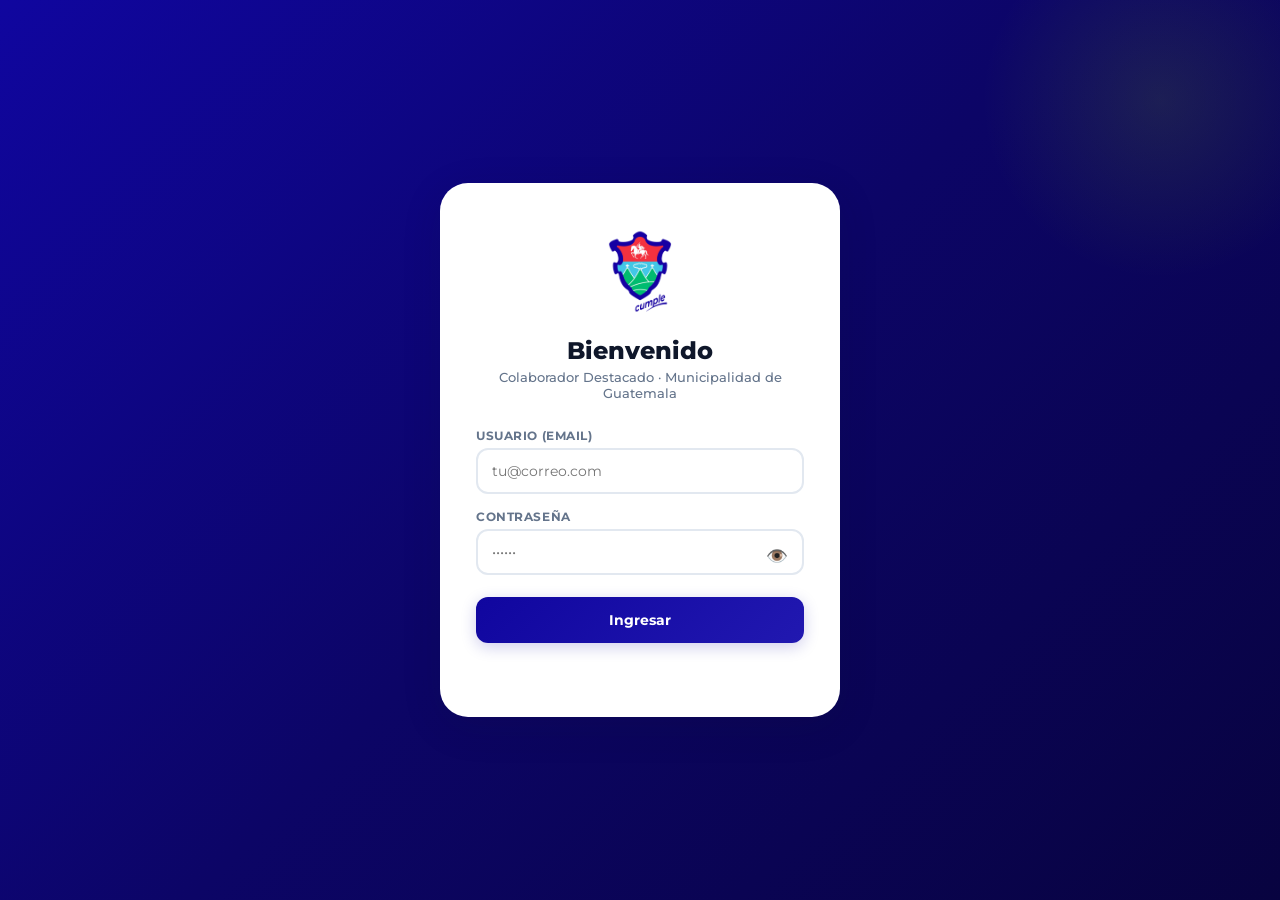
==== commit 8a31f7e5: "filtro reparado" ====
--- a/index.html
+++ b/index.html
@@ -17,7 +17,7 @@
       <img class="login-avatar" id="loginAvatar" src="" alt="">
       <img src="img/escudo.png" alt="Escudo" style="width:80px;height:auto;margin-bottom:16px">
       <div class="login-h">Bienvenido</div>
-      <div class="login-sub">Dirección de Atención al Vecino</div>
+      <div class="login-sub">Colaborador Destacado · Municipalidad de Guatemala</div>
       <div class="login-field"><label class="login-lbl">Usuario (email)</label><input type="email" class="login-in" id="loginUser" placeholder="tu@correo.com" autocomplete="username"></div>
       <div class="login-field"><label class="login-lbl">Contraseña</label><input type="password" class="login-in has-toggle" id="loginPass" placeholder="••••••" autocomplete="current-password"><button type="button" class="pwd-toggle">👁️</button></div>
       <button class="login-btn" id="loginBtn" onclick="App.login()">Ingresar</button>
@@ -45,7 +45,7 @@
     <header class="top"><div class="top-in">
       <div class="br">
         <img src="img/escudo-sm.png" alt="" style="width:36px;height:auto">
-        <div><h1>Colaborador Destacado</h1><span>Dirección de Atención al Vecino</span></div>
+        <div><h1>Colaborador Destacado</h1><span>Municipalidad de Guatemala</span></div>
       </div>
       <div class="top-r">
         <span id="convBadge" style="font-size:.68rem;font-weight:600"></span>
@@ -209,6 +209,7 @@
     <div class="mo-ft"><button class="btn-sub" onclick="App.usr.saveEdit()">Guardar Cambios</button></div>
   </div></div>
 
+  <div class="loading-ov" id="loadingOv"><div class="spin"></div></div>
   <div class="tz" id="toasts"></div>
 
   <!-- Scripts: core first, then views -->
--- a/css/app.css
+++ b/css/app.css
@@ -1,4 +1,4 @@
-/* v7.1 app.css — Montserrat, institutional palette */
+/* v8.1 app.css — Mobile-first, Montserrat, institutional palette */
 *,*::before,*::after{margin:0;padding:0;box-sizing:border-box}
 :root{
   --b9:#0c0566;--b8:#10069F;--b7:#2118b0;--b1:#eeedfc;--b0:#f6f5ff;
@@ -10,9 +10,22 @@
   --sh-m:0 4px 16px rgba(15,23,42,.07);--sh-l:0 10px 40px rgba(15,23,42,.12);
   --ease:cubic-bezier(.4,0,.2,1)
 }
-html{scroll-behavior:smooth}
-body{font-family:'Montserrat',sans-serif;background:var(--s0);color:var(--s9);min-height:100vh;-webkit-font-smoothing:antialiased}
-.login-wrap{min-height:100vh;display:flex;align-items:center;justify-content:center;background:linear-gradient(135deg,var(--b8),var(--b9) 50%,#080340);padding:20px;position:relative;overflow:hidden}
+html{scroll-behavior:smooth;-webkit-text-size-adjust:100%}
+body{font-family:'Montserrat',sans-serif;background:var(--s0);color:var(--s9);min-height:100vh;min-height:100dvh;-webkit-font-smoothing:antialiased;-webkit-tap-highlight-color:transparent}
+
+/* ═══ DEVICE DETECTION ═══ */
+.only-desktop{display:block}.only-mobile{display:none}
+@media(max-width:768px){.only-desktop{display:none!important}.only-mobile{display:block!important}}
+@media(hover:none)and(pointer:coarse){
+  /* Touch device: bigger tap targets */
+  .rb-b{min-width:36px;min-height:36px}
+  .btn,.btn-ev,.btn-out,.bd-sm,.mo-x{min-height:40px}
+  .nb{min-height:44px;padding:10px 14px}
+  .fp,.login-in,.adm-in{min-height:44px;font-size:.9rem}
+}
+
+/* ═══ LOGIN ═══ */
+.login-wrap{min-height:100vh;min-height:100dvh;display:flex;align-items:center;justify-content:center;background:linear-gradient(135deg,var(--b8),var(--b9) 50%,#080340);padding:20px;position:relative;overflow:hidden}
 .login-wrap::before{content:'';position:absolute;top:-80px;right:-60px;width:360px;height:360px;background:radial-gradient(circle,rgba(151,215,0,.12),transparent 70%);border-radius:50%}
 .login-box{background:var(--w);border-radius:var(--r-x);padding:44px 36px;width:100%;max-width:400px;box-shadow:var(--sh-l);position:relative;z-index:1;text-align:center}
 .login-logo{width:56px;height:56px;background:linear-gradient(135deg,var(--b8),var(--b7));border-radius:16px;display:inline-grid;place-items:center;color:var(--l5);font-size:1.5rem;font-weight:900;margin-bottom:20px;box-shadow:0 4px 16px rgba(16,6,159,.25)}
@@ -27,8 +40,9 @@
 .login-in.has-toggle{padding-right:44px}
 .pwd-toggle{position:absolute;right:12px;top:32px;background:none;border:none;cursor:pointer;font-size:1.1rem;color:var(--s4);padding:4px;transition:color .2s}
 .pwd-toggle:hover{color:var(--b8)}
-.login-btn{width:100%;padding:13px;background:linear-gradient(135deg,var(--b8),var(--b7));color:var(--w);border:0;border-radius:12px;font-family:'Montserrat',sans-serif;font-size:.9rem;font-weight:700;cursor:pointer;transition:all .25s var(--ease);box-shadow:0 4px 16px rgba(16,6,159,.2);margin-top:6px}
+.login-btn{width:100%;padding:14px;background:linear-gradient(135deg,var(--b8),var(--b7));color:var(--w);border:0;border-radius:12px;font-family:'Montserrat',sans-serif;font-size:.9rem;font-weight:700;cursor:pointer;transition:all .25s var(--ease);box-shadow:0 4px 16px rgba(16,6,159,.2);margin-top:6px}
 .login-btn:hover:not(:disabled){transform:translateY(-2px);box-shadow:0 6px 24px rgba(16,6,159,.3)}
+.login-btn:active:not(:disabled){transform:translateY(0)}
 .login-btn:disabled{opacity:.5;cursor:not-allowed}
 .login-err{color:var(--r5);font-size:.78rem;font-weight:600;margin-top:12px;min-height:18px}
 .pwd-ov{display:none;position:fixed;inset:0;background:linear-gradient(135deg,var(--b8),#080340);z-index:900;align-items:center;justify-content:center;padding:20px}
@@ -40,111 +54,146 @@
 .pwd-strength.weak{background:var(--r5);width:33%}
 .pwd-strength.medium{background:var(--am);width:66%}
 .pwd-strength.strong{background:var(--g6);width:100%}
-.pwd-hint{font-size:.72rem;color:var(--s4);margin-top:4px;text-align:left}
-.app{display:none}.app.show{display:grid;grid-template-rows:auto auto 1fr;min-height:100vh}
+.pwd-hint{font-size:.74rem;color:var(--s4);margin-top:4px;text-align:left}
+
+/* ═══ APP SHELL ═══ */
+.app{display:none}.app.show{display:grid;grid-template-rows:auto auto 1fr;min-height:100vh;min-height:100dvh}
 .top{background:var(--w);border-bottom:1px solid var(--s2);position:sticky;top:0;z-index:100;box-shadow:var(--sh-x)}
-.top-in{max-width:1360px;margin:0 auto;padding:0 clamp(16px,3vw,32px);height:60px;display:flex;align-items:center;justify-content:space-between}
-.br{display:flex;align-items:center;gap:10px}
-.br-logo{width:36px;height:36px;background:linear-gradient(135deg,var(--b8),var(--b7));border-radius:10px;display:grid;place-items:center;color:var(--l5);font-size:1rem;font-weight:900}
-.br h1{font-size:.9rem;font-weight:700;line-height:1.2}.br span{font-size:.65rem;color:var(--s5);font-weight:500}
-.top-r{display:flex;align-items:center;gap:8px}
-.top-avatar{width:32px;height:32px;border-radius:50%;object-fit:cover;border:2px solid var(--l5)}
-.ch{display:inline-flex;align-items:center;padding:4px 11px;border-radius:100px;font-size:.72rem;font-weight:600}
+.top-in{max-width:1360px;margin:0 auto;padding:0 clamp(12px,3vw,32px);height:60px;display:flex;align-items:center;justify-content:space-between;gap:8px}
+.br{display:flex;align-items:center;gap:10px;min-width:0}
+.br-logo{width:36px;height:36px;background:linear-gradient(135deg,var(--b8),var(--b7));border-radius:10px;display:grid;place-items:center;color:var(--l5);font-size:1rem;font-weight:900;flex-shrink:0}
+.br h1{font-size:.9rem;font-weight:700;line-height:1.2;white-space:nowrap;overflow:hidden;text-overflow:ellipsis}.br span{font-size:.65rem;color:var(--s5);font-weight:500}
+.top-r{display:flex;align-items:center;gap:8px;flex-shrink:0}
+.top-avatar{width:32px;height:32px;border-radius:50%;object-fit:cover;border:2px solid var(--l5);flex-shrink:0}
+.ch{display:inline-flex;align-items:center;padding:4px 11px;border-radius:100px;font-size:.72rem;font-weight:600;white-space:nowrap}
 .ch-u{background:var(--b1);color:var(--b8)}.ch-r{background:var(--l1);color:var(--b9)}.ch-a{background:var(--s1);color:var(--s7)}
-.btn-out{padding:6px 12px;background:0;border:1.5px solid var(--s2);border-radius:8px;font-family:'Montserrat',sans-serif;font-size:.72rem;font-weight:600;color:var(--s5);cursor:pointer;transition:all .2s}
+.btn-out{padding:8px 14px;background:0;border:1.5px solid var(--s2);border-radius:8px;font-family:'Montserrat',sans-serif;font-size:.74rem;font-weight:600;color:var(--s5);cursor:pointer;transition:all .2s;white-space:nowrap}
 .btn-out:hover{border-color:var(--r5);color:var(--r5)}
+
+/* ═══ NAV ═══ */
 .nv{background:var(--w);border-bottom:1px solid var(--s2)}
-.nv-in{max-width:1360px;margin:0 auto;padding:0 clamp(16px,3vw,32px);display:flex;gap:2px;overflow-x:auto;-webkit-overflow-scrolling:touch}
-.nb{padding:10px 16px;font-family:'Montserrat',sans-serif;font-size:.78rem;font-weight:600;color:var(--s4);background:0;border:0;cursor:pointer;border-bottom:2.5px solid transparent;margin-bottom:-1px;transition:color .2s;white-space:nowrap}
+.nv-in{max-width:1360px;margin:0 auto;padding:0 clamp(8px,2vw,32px);display:flex;gap:2px;overflow-x:auto;-webkit-overflow-scrolling:touch;scrollbar-width:none}
+.nv-in::-webkit-scrollbar{display:none}
+.nb{padding:12px 16px;font-family:'Montserrat',sans-serif;font-size:.78rem;font-weight:600;color:var(--s4);background:0;border:0;cursor:pointer;border-bottom:2.5px solid transparent;margin-bottom:-1px;transition:color .2s;white-space:nowrap;flex-shrink:0}
 .nb:hover{color:var(--s7)}.nb.on{color:var(--b8);border-bottom-color:var(--l5)}
-.mn{max-width:1360px;margin:0 auto;padding:clamp(16px,3vw,28px);width:100%}
+
+/* ═══ MAIN ═══ */
+.mn{max-width:1360px;margin:0 auto;padding:clamp(12px,3vw,28px);width:100%}
 .pn{display:none;animation:pI .3s var(--ease)}.pn.on{display:block}
 @keyframes pI{from{opacity:0;transform:translateY(6px)}to{opacity:1;transform:translateY(0)}}
+
+/* ═══ WELCOME ═══ */
 .wlc{background:linear-gradient(135deg,var(--b8),var(--b9),#080340);border-radius:var(--r-x);padding:28px 32px;margin-bottom:24px;position:relative;overflow:hidden}
 .wlc::before{content:'';position:absolute;top:-40px;right:-20px;width:200px;height:200px;background:radial-gradient(circle,rgba(151,215,0,.14),transparent 70%);border-radius:50%}
 .wlc-line{display:inline-block;width:36px;height:3px;background:var(--l5);border-radius:3px;margin-bottom:12px}
-.wlc h2{color:var(--w);font-size:clamp(1.2rem,2.5vw,1.5rem);font-weight:800;margin-bottom:4px;position:relative;z-index:1}
+.wlc h2{color:var(--w);font-size:clamp(1.1rem,2.5vw,1.5rem);font-weight:800;margin-bottom:4px;position:relative;z-index:1}
 .wlc p{color:rgba(255,255,255,.6);font-size:.82rem;line-height:1.5;max-width:480px;position:relative;z-index:1}
-.sts{display:grid;grid-template-columns:repeat(auto-fit,minmax(160px,1fr));gap:10px;margin-bottom:20px}
-.st{background:var(--w);border:1px solid var(--s2);border-radius:var(--r);padding:18px 20px;box-shadow:var(--sh-x);transition:all .2s var(--ease);position:relative;overflow:hidden}
+
+/* ═══ STATS ═══ */
+.sts{display:grid;grid-template-columns:repeat(auto-fit,minmax(140px,1fr));gap:10px;margin-bottom:20px}
+.st{background:var(--w);border:1px solid var(--s2);border-radius:var(--r);padding:16px 18px;box-shadow:var(--sh-x);transition:all .2s var(--ease);position:relative;overflow:hidden}
 .st:hover{box-shadow:var(--sh-m);transform:translateY(-1px)}
 .st::before{content:'';position:absolute;top:0;left:0;width:3px;height:100%}
 .st.sb::before{background:var(--b8)}.st.sl::before{background:var(--l5)}.st.sa::before{background:var(--am)}.st.sg::before{background:var(--g6)}
-.st-i{font-size:1.2rem;margin-bottom:4px}.st-n{font-size:1.6rem;font-weight:800;line-height:1;margin-bottom:2px}
-.st-l{font-size:.65rem;font-weight:700;color:var(--s4);text-transform:uppercase;letter-spacing:.06em}
-.top-cards{display:grid;grid-template-columns:repeat(auto-fill,minmax(260px,1fr));gap:10px;margin-bottom:20px}
-.top-card{background:var(--w);border:1px solid var(--s2);border-radius:var(--r);padding:16px;display:flex;align-items:center;gap:12px;box-shadow:var(--sh-x);border-left:3px solid var(--l5)}
-.top-card img{width:44px;height:44px;border-radius:12px;object-fit:cover;background:var(--s2)}
+.st-i{font-size:1.1rem;margin-bottom:4px}.st-n{font-size:1.5rem;font-weight:800;line-height:1;margin-bottom:2px}
+.st-l{font-size:.68rem;font-weight:700;color:var(--s4);text-transform:uppercase;letter-spacing:.06em}
+
+/* ═══ TOP CARDS ═══ */
+.top-cards{display:grid;grid-template-columns:repeat(auto-fill,minmax(240px,1fr));gap:10px;margin-bottom:20px}
+.top-card{background:var(--w);border:1px solid var(--s2);border-radius:var(--r);padding:14px;display:flex;align-items:center;gap:12px;box-shadow:var(--sh-x);border-left:3px solid var(--l5)}
+.top-card img{width:44px;height:44px;border-radius:12px;object-fit:cover;background:var(--s2);flex-shrink:0}
 .top-card-info{flex:1;min-width:0}
 .top-card-name{font-weight:700;font-size:.84rem;white-space:nowrap;overflow:hidden;text-overflow:ellipsis}
-.top-card-meta{font-size:.68rem;color:var(--s4)}
+.top-card-meta{font-size:.7rem;color:var(--s4)}
 .top-card-score{font-size:1.1rem;font-weight:800;color:var(--b8);flex-shrink:0}
+
+/* ═══ TOOLBAR ═══ */
 .tb{display:flex;gap:8px;flex-wrap:wrap;margin-bottom:18px}
-.sr{flex:1;min-width:180px;position:relative}
-.sr input{width:100%;padding:9px 12px 9px 34px;border:1.5px solid var(--s2);border-radius:var(--r);font-family:'Montserrat',sans-serif;font-size:.82rem;background:var(--w);transition:border-color .2s}
+.sr{flex:1;min-width:160px;position:relative}
+.sr input{width:100%;padding:10px 12px 10px 34px;border:1.5px solid var(--s2);border-radius:var(--r);font-family:'Montserrat',sans-serif;font-size:.84rem;background:var(--w);transition:border-color .2s}
 .sr input:focus{border-color:var(--b8);outline:0}
 .sr::before{content:'🔍';position:absolute;left:10px;top:50%;transform:translateY(-50%);font-size:.8rem;pointer-events:none}
-.fp{padding:9px 14px;border:1.5px solid var(--s2);border-radius:var(--r);font-family:'Montserrat',sans-serif;font-size:.78rem;font-weight:500;background:var(--w);appearance:none;cursor:pointer}
+.fp{padding:10px 14px;border:1.5px solid var(--s2);border-radius:var(--r);font-family:'Montserrat',sans-serif;font-size:.8rem;font-weight:500;background:var(--w);appearance:none;cursor:pointer}
+
+/* ═══ AREA ACCORDION ═══ */
 .as{margin-bottom:14px;animation:aI .35s var(--ease) both}
 @keyframes aI{from{opacity:0;transform:translateY(8px)}to{opacity:1;transform:translateY(0)}}
-.ah{background:var(--w);border:1px solid var(--s2);border-radius:var(--r-l);padding:14px 20px;display:flex;align-items:center;justify-content:space-between;cursor:pointer;transition:all .2s;box-shadow:var(--sh-x);user-select:none}
+.ah{background:var(--w);border:1px solid var(--s2);border-radius:var(--r-l);padding:14px 18px;display:flex;align-items:center;justify-content:space-between;cursor:pointer;transition:all .2s;box-shadow:var(--sh-x);user-select:none}
 .ah:hover{box-shadow:var(--sh-m)}.ah.op{border-radius:var(--r-l) var(--r-l) 0 0;border-bottom-color:transparent}
-.ah-l{display:flex;align-items:center;gap:10px}
-.ah-ic{width:36px;height:36px;border-radius:9px;display:grid;place-items:center;font-size:.95rem;font-weight:800}
-.ah-nm{font-weight:700;font-size:.88rem}.ah-ct{font-size:.68rem;color:var(--s4);font-weight:500}
-.ah-ch{font-size:.9rem;color:var(--s4);transition:transform .3s var(--ease)}.ah.op .ah-ch{transform:rotate(180deg)}
-.ab{display:none;background:var(--w);border:1px solid var(--s2);border-top:0;border-radius:0 0 var(--r-l) var(--r-l);padding:16px 20px 20px}
+.ah-l{display:flex;align-items:center;gap:10px;min-width:0}
+.ah-ic{width:36px;height:36px;border-radius:9px;display:grid;place-items:center;font-size:.95rem;font-weight:800;flex-shrink:0}
+.ah-nm{font-weight:700;font-size:.88rem}.ah-ct{font-size:.7rem;color:var(--s4);font-weight:500}
+.ah-ch{font-size:.9rem;color:var(--s4);transition:transform .3s var(--ease);flex-shrink:0}.ah.op .ah-ch{transform:rotate(180deg)}
+.ab{display:none;background:var(--w);border:1px solid var(--s2);border-top:0;border-radius:0 0 var(--r-l) var(--r-l);padding:16px 18px 20px}
 .ab.op{display:block;animation:abI .25s var(--ease)}
 @keyframes abI{from{opacity:0}to{opacity:1}}
-.cg{display:grid;grid-template-columns:repeat(auto-fill,minmax(240px,1fr));gap:10px}
-.cc{background:var(--s0);border:1px solid var(--s2);border-radius:var(--r);padding:16px;display:flex;gap:12px;transition:all .2s var(--ease);position:relative}
+
+/* ═══ COLLAB GRID ═══ */
+.cg{display:grid;grid-template-columns:repeat(auto-fill,minmax(230px,1fr));gap:10px}
+.cc{background:var(--s0);border:1px solid var(--s2);border-radius:var(--r);padding:14px;display:flex;gap:12px;transition:all .2s var(--ease);position:relative}
 .cc:hover{background:var(--w);border-color:var(--b1);box-shadow:var(--sh-m);transform:translateY(-1px)}
 .cc.dn{opacity:.4}.cc.dn .dn-b{display:flex}
-.dn-b{display:none;position:absolute;top:8px;right:10px;background:var(--g0);color:var(--g6);font-size:.63rem;font-weight:700;padding:2px 7px;border-radius:100px;border:1px solid rgba(22,163,74,.15);align-items:center;gap:2px}
+.dn-b{display:none;position:absolute;top:8px;right:10px;background:var(--g0);color:var(--g6);font-size:.65rem;font-weight:700;padding:2px 7px;border-radius:100px;border:1px solid rgba(22,163,74,.15);align-items:center;gap:2px}
 .av{width:42px;height:42px;border-radius:11px;object-fit:cover;background:var(--s2);flex-shrink:0}
-.ci{flex:1;min-width:0}.cn{font-weight:700;font-size:.84rem;margin-bottom:1px}.cm{font-size:.68rem;color:var(--s4);margin-bottom:7px}
+.ci{flex:1;min-width:0}.cn{font-weight:700;font-size:.84rem;margin-bottom:1px;overflow:hidden;text-overflow:ellipsis;white-space:nowrap}
+.cm{font-size:.7rem;color:var(--s4);margin-bottom:7px}
 .cs-r{display:flex;align-items:center;gap:6px;margin-bottom:9px}
 .cs{font-size:1.05rem;font-weight:800;color:var(--b8)}
 .bar-bg{flex:1;height:4px;background:var(--s2);border-radius:4px;overflow:hidden}
 .bar-f{height:100%;border-radius:4px;background:linear-gradient(90deg,var(--l5),var(--l4));transition:width .5s var(--ease)}
-.btn-ev{width:100%;padding:7px;background:var(--b8);color:var(--w);border:0;border-radius:var(--r-s);font-family:'Montserrat',sans-serif;font-size:.74rem;font-weight:600;cursor:pointer;transition:all .2s}
+.btn-ev{width:100%;padding:8px;background:var(--b8);color:var(--w);border:0;border-radius:var(--r-s);font-family:'Montserrat',sans-serif;font-size:.76rem;font-weight:600;cursor:pointer;transition:all .2s}
 .btn-ev:hover{background:var(--b7);transform:translateY(-1px)}
-.mo-bg{display:none;position:fixed;inset:0;background:rgba(15,23,42,.4);backdrop-filter:blur(5px);z-index:500;align-items:center;justify-content:center;padding:16px}
+.btn-ev:active{transform:translateY(0)}
+
+/* ═══ MODAL ═══ */
+.mo-bg{display:none;position:fixed;inset:0;background:rgba(15,23,42,.4);backdrop-filter:blur(5px);z-index:500;align-items:flex-end;justify-content:center;padding:0}
 .mo-bg.open{display:flex}
-.mo{background:var(--w);border-radius:var(--r-x);width:100%;max-width:500px;max-height:88vh;overflow-y:auto;box-shadow:var(--sh-l);animation:moP .3s var(--ease)}
-@keyframes moP{from{opacity:0;transform:scale(.96) translateY(10px)}to{opacity:1;transform:scale(1) translateY(0)}}
+.mo{background:var(--w);border-radius:var(--r-x) var(--r-x) 0 0;width:100%;max-width:520px;max-height:92vh;max-height:92dvh;overflow-y:auto;box-shadow:var(--sh-l);animation:moP .3s var(--ease);-webkit-overflow-scrolling:touch}
+@keyframes moP{from{opacity:0;transform:translateY(40px)}to{opacity:1;transform:translateY(0)}}
 .mo-top{padding:24px 24px 0;position:relative}
-.mo-x{position:absolute;top:16px;right:16px;width:32px;height:32px;display:grid;place-items:center;border:0;background:var(--s1);border-radius:9px;cursor:pointer;font-size:.95rem;color:var(--s4);z-index:1;transition:all .2s}
+.mo-x{position:absolute;top:16px;right:16px;width:36px;height:36px;display:grid;place-items:center;border:0;background:var(--s1);border-radius:10px;cursor:pointer;font-size:.95rem;color:var(--s4);z-index:1;transition:all .2s}
 .mo-x:hover{background:var(--r0);color:var(--r5)}
 .mo-profile{display:flex;flex-direction:column;align-items:center;text-align:center;padding-top:8px}
-.mo-av{width:96px;height:96px;border-radius:50%;object-fit:cover;background:var(--s2);border:4px solid var(--b1);box-shadow:0 4px 16px rgba(16,6,159,.12);margin-bottom:12px}
-.mo-nm{font-size:1.15rem;font-weight:800;margin-bottom:2px}.mo-mt{font-size:.78rem;color:var(--s5);font-weight:500}
+.mo-av{width:80px;height:80px;border-radius:50%;object-fit:cover;background:var(--s2);border:4px solid var(--b1);box-shadow:0 4px 16px rgba(16,6,159,.12);margin-bottom:12px}
+.mo-nm{font-size:1.1rem;font-weight:800;margin-bottom:2px}.mo-mt{font-size:.78rem;color:var(--s5);font-weight:500}
 .mo-bd{padding:20px 24px}
-.rb{margin-bottom:16px}.rl{font-size:.78rem;font-weight:700;color:var(--s7);margin-bottom:7px}
+
+/* ═══ RATING BUTTONS ═══ */
+.rb{margin-bottom:14px}.rl{font-size:.8rem;font-weight:700;color:var(--s7);margin-bottom:7px}
 .rr{display:flex;gap:4px;flex-wrap:wrap}
-.rb-b{width:34px;height:34px;display:grid;place-items:center;border:1.5px solid var(--s2);border-radius:8px;background:var(--w);cursor:pointer;font-size:.78rem;font-weight:600;color:var(--s4);transition:all .12s;-webkit-tap-highlight-color:transparent}
+.rb-b{width:34px;height:34px;display:grid;place-items:center;border:1.5px solid var(--s2);border-radius:8px;background:var(--w);cursor:pointer;font-size:.8rem;font-weight:600;color:var(--s4);transition:all .12s;user-select:none}
 .rb-b:hover{border-color:var(--b1);background:var(--b0);color:var(--b8)}
-.rb-b.on{background:var(--l5);border-color:var(--l5);color:var(--b9);transform:scale(1.1);box-shadow:0 2px 6px rgba(151,215,0,.3)}
-.fg{margin-bottom:16px}.fl{display:block;font-size:.72rem;font-weight:600;color:var(--s5);margin-bottom:4px}
-.fta{width:100%;padding:9px 12px;border:1.5px solid var(--s2);border-radius:var(--r);font-family:'Montserrat',sans-serif;font-size:.82rem;resize:vertical;min-height:60px}
+.rb-b.on{background:var(--l5);border-color:var(--l5);color:var(--b9);transform:scale(1.08);box-shadow:0 2px 6px rgba(151,215,0,.3)}
+
+/* ═══ FORM ELEMENTS ═══ */
+.fg{margin-bottom:14px}.fl{display:block;font-size:.74rem;font-weight:600;color:var(--s5);margin-bottom:4px}
+.fta{width:100%;padding:10px 12px;border:1.5px solid var(--s2);border-radius:var(--r);font-family:'Montserrat',sans-serif;font-size:.84rem;resize:vertical;min-height:60px}
 .fta:focus{border-color:var(--b8);outline:0}
 .mo-ft{padding:0 24px 22px}
-.btn-sub{width:100%;padding:12px;background:linear-gradient(135deg,var(--b8),var(--b7));color:var(--w);border:0;border-radius:var(--r);font-family:'Montserrat',sans-serif;font-size:.88rem;font-weight:700;cursor:pointer;transition:all .25s;box-shadow:0 4px 16px rgba(16,6,159,.2)}
-.btn-sub:hover:not(:disabled){transform:translateY(-2px);box-shadow:0 6px 24px rgba(16,6,159,.3)}.btn-sub:disabled{opacity:.5;cursor:not-allowed}
-.ch-r{display:grid;grid-template-columns:repeat(auto-fit,minmax(340px,1fr));gap:12px;margin-bottom:18px}
+.btn-sub{width:100%;padding:14px;background:linear-gradient(135deg,var(--b8),var(--b7));color:var(--w);border:0;border-radius:var(--r);font-family:'Montserrat',sans-serif;font-size:.88rem;font-weight:700;cursor:pointer;transition:all .25s;box-shadow:0 4px 16px rgba(16,6,159,.2)}
+.btn-sub:hover:not(:disabled){transform:translateY(-2px);box-shadow:0 6px 24px rgba(16,6,159,.3)}
+.btn-sub:active:not(:disabled){transform:translateY(0)}
+.btn-sub:disabled{opacity:.5;cursor:not-allowed}
+
+/* ═══ CARDS & CHARTS ═══ */
+.ch-r{display:grid;grid-template-columns:repeat(auto-fit,minmax(300px,1fr));gap:12px;margin-bottom:18px}
 .cd{background:var(--w);border:1px solid var(--s2);border-radius:var(--r-l);padding:20px 24px;box-shadow:var(--sh-x);margin-bottom:14px}
 .cd-h{display:flex;align-items:center;justify-content:space-between;margin-bottom:14px;flex-wrap:wrap;gap:8px}.cd-t{font-size:.95rem;font-weight:700}
 canvas{max-height:240px}
-.tw{overflow-x:auto;border-radius:var(--r)}
+
+/* ═══ TABLES (responsive) ═══ */
+.tw{overflow-x:auto;border-radius:var(--r);-webkit-overflow-scrolling:touch}
 table{width:100%;border-collapse:collapse}
-thead th{background:var(--b8);color:var(--w);padding:9px 12px;font-size:.68rem;font-weight:700;text-align:left;text-transform:uppercase;letter-spacing:.04em}
+thead th{background:var(--b8);color:var(--w);padding:10px 12px;font-size:.7rem;font-weight:700;text-align:left;text-transform:uppercase;letter-spacing:.04em;white-space:nowrap}
 thead th:first-child{border-radius:var(--r-s) 0 0 0}thead th:last-child{border-radius:0 var(--r-s) 0 0}
-tbody td{padding:9px 12px;border-bottom:1px solid var(--s1);font-size:.8rem;color:var(--s7)}
+tbody td{padding:10px 12px;border-bottom:1px solid var(--s1);font-size:.82rem;color:var(--s7)}
 tbody tr:hover{background:var(--s0)}
+
+/* ═══ ADMIN ELEMENTS ═══ */
 .adm-it{display:flex;gap:8px;align-items:center;margin-bottom:7px}
-.adm-in{flex:1;padding:8px 11px;border:1.5px solid var(--s2);border-radius:var(--r-s);font-family:'Montserrat',sans-serif;font-size:.82rem}
+.adm-in{flex:1;padding:9px 11px;border:1.5px solid var(--s2);border-radius:var(--r-s);font-family:'Montserrat',sans-serif;font-size:.84rem}
 .adm-in:focus{border-color:var(--b8);outline:0}
-.bd-sm{width:30px;height:30px;display:grid;place-items:center;border:1.5px solid var(--r5);border-radius:7px;background:0;color:var(--r5);cursor:pointer;font-size:.75rem;transition:all .2s}
+.bd-sm{width:32px;height:32px;display:grid;place-items:center;border:1.5px solid var(--r5);border-radius:7px;background:0;color:var(--r5);cursor:pointer;font-size:.75rem;transition:all .2s;flex-shrink:0}
 .bd-sm:hover{background:var(--r5);color:var(--w)}
 .btn{display:inline-flex;align-items:center;gap:4px;padding:8px 16px;border:0;border-radius:var(--r-s);font-family:'Montserrat',sans-serif;font-size:.78rem;font-weight:600;cursor:pointer;transition:all .2s}
 .btn:disabled{opacity:.5}.bp{background:var(--b8);color:var(--w)}.bp:hover{background:var(--b7)}
@@ -153,40 +202,119 @@
 .bd{background:var(--r5);color:var(--w)}.bd:hover{background:#c62828}
 .usr-tbl .usr-status{display:inline-block;width:8px;height:8px;border-radius:50%;margin-right:4px}
 .usr-tbl .usr-status.active{background:var(--g6)}.usr-tbl .usr-status.inactive{background:var(--r5)}
+
+/* ═══ TOASTS ═══ */
 .tz{position:fixed;top:72px;right:14px;z-index:700;display:flex;flex-direction:column;gap:6px;pointer-events:none}
-.tt{padding:10px 16px;border-radius:var(--r);font-size:.78rem;font-weight:600;box-shadow:var(--sh-l);animation:ts .3s var(--ease);max-width:320px;pointer-events:auto}
+.tt{padding:10px 16px;border-radius:var(--r);font-size:.8rem;font-weight:600;box-shadow:var(--sh-l);animation:ts .3s var(--ease);max-width:320px;pointer-events:auto}
 .tt-ok{background:var(--g0);color:var(--g6);border:1px solid rgba(22,163,74,.2)}
 .tt-err{background:var(--r0);color:var(--r5);border:1px solid rgba(230,57,70,.2)}
 .tt-info{background:var(--b0);color:var(--b8);border:1px solid rgba(16,6,159,.12)}
 @keyframes ts{from{opacity:0;transform:translateX(30px)}to{opacity:1;transform:translateX(0)}}
-.empty{text-align:center;padding:36px 14px;color:var(--s4)}.empty-i{font-size:2rem;margin-bottom:8px}.empty-t{font-size:.85rem;font-weight:500}
+
+/* ═══ EMPTY & LOADER ═══ */
+.empty{text-align:center;padding:32px 14px;color:var(--s4)}.empty-i{font-size:2rem;margin-bottom:8px}.empty-t{font-size:.85rem;font-weight:500}
 .loader{display:flex;align-items:center;justify-content:center;gap:8px;padding:36px;color:var(--s4);font-size:.8rem}
 .spin{width:16px;height:16px;border:2.5px solid var(--s2);border-top-color:var(--b8);border-radius:50%;animation:sp .6s linear infinite}
 @keyframes sp{to{transform:rotate(360deg)}}
 .hidden{display:none!important}
-/* ═══ RESPONSIVE ═══ */
-@media(max-width:1024px){.ch-r{grid-template-columns:1fr 1fr}.top-cards{grid-template-columns:1fr 1fr}}
+
+/* ═══ LOADING OVERLAY ═══ */
+.loading-ov{position:fixed;inset:0;background:rgba(255,255,255,.7);z-index:800;display:none;align-items:center;justify-content:center;backdrop-filter:blur(2px)}
+.loading-ov.show{display:flex}
+.loading-ov .spin{width:28px;height:28px;border-width:3px}
+
+/* ═══════════════════════════════════════
+   RESPONSIVE — 5 breakpoints
+   ═══════════════════════════════════════ */
+
+/* Tablet landscape */
+@media(max-width:1024px){
+  .ch-r{grid-template-columns:1fr 1fr}
+  .top-cards{grid-template-columns:1fr 1fr}
+}
+
+/* Tablet portrait / large phone */
 @media(max-width:768px){
-  .top-r .ch-u,.top-r .ch-a{display:none}.top-in{height:52px;padding:0 12px}
-  .br h1{font-size:.82rem}.br span{display:none}.br-logo{width:32px;height:32px;font-size:.85rem}
-  .nv-in{padding:0 8px}.nb{padding:9px 10px;font-size:.68rem}.mn{padding:12px}
-  .wlc{padding:20px;border-radius:var(--r-l)}.wlc h2{font-size:1.15rem}
-  .sts{grid-template-columns:repeat(2,1fr);gap:8px}.st{padding:14px 16px}.st-n{font-size:1.3rem}
+  .top-r .ch-u,.top-r .ch-a,.top-r .ch-r{display:none}
+  .top-in{height:52px;padding:0 12px}
+  .br h1{font-size:.82rem}.br span{display:none}
+  .nv-in{padding:0 6px}
+  .nb{padding:10px 12px;font-size:.72rem}
+  .mn{padding:12px}
+  .wlc{padding:18px;border-radius:var(--r-l)}.wlc h2{font-size:1.1rem}
+  .sts{grid-template-columns:repeat(2,1fr);gap:8px}.st{padding:12px 14px}.st-n{font-size:1.2rem}
   .cg{grid-template-columns:1fr}.ch-r{grid-template-columns:1fr}.top-cards{grid-template-columns:1fr}
-  .tb{flex-direction:column}.sr{min-width:100%}.cd{padding:16px;border-radius:var(--r)}
-  .mo{max-width:100%;border-radius:var(--r-l);margin:8px}.mo-av{width:80px;height:80px}
-  .mo-bd{padding:16px}.mo-ft{padding:0 16px 18px}
-  .rb-b{width:30px;height:30px;font-size:.72rem;border-radius:6px}.rr{gap:3px}
-  .login-box{padding:28px 18px;border-radius:var(--r-l)}.login-h{font-size:1.25rem}.login-avatar{width:60px;height:60px}
-  table{font-size:.75rem}thead th{padding:7px 8px;font-size:.62rem}tbody td{padding:7px 8px}
+  .tb{flex-direction:column}.sr{min-width:100%}
+  .cd{padding:14px;border-radius:var(--r)}
+  /* Modal: full screen slide-up on mobile */
+  .mo{max-width:100%;border-radius:var(--r-l) var(--r-l) 0 0;max-height:95vh;max-height:95dvh}
+  .mo-av{width:64px;height:64px}
+  .mo-bd{padding:14px 16px}.mo-ft{padding:0 16px 16px}
+  .rb-b{width:30px;height:30px;font-size:.74rem;border-radius:6px}.rr{gap:3px}
+  .login-box{padding:28px 18px;border-radius:var(--r-l)}.login-h{font-size:1.25rem}
+  table{font-size:.78rem}thead th{padding:8px 10px;font-size:.65rem}tbody td{padding:8px 10px}
   .ah{padding:12px 14px}.ah-ic{width:32px;height:32px;font-size:.85rem}.ah-nm{font-size:.82rem}
-  .ab{padding:12px 14px 16px}.cc{padding:12px;gap:10px}.av{width:38px;height:38px;border-radius:9px}
-  .cn{font-size:.8rem}.cm{font-size:.65rem}.btn-ev{padding:6px;font-size:.7rem}
+  .ab{padding:12px 14px 16px}.cc{padding:12px;gap:10px}.av{width:36px;height:36px;border-radius:9px}
+  .cn{font-size:.82rem}.cm{font-size:.68rem}.btn-ev{padding:8px;font-size:.74rem}
   .top-card{padding:12px;gap:10px}.top-card img{width:36px;height:36px;border-radius:9px}
-  .top-card-name{font-size:.78rem}.top-card-score{font-size:.95rem}
-}
-@media(max-width:420px){
-  .sts{grid-template-columns:1fr}.mo-av{width:68px;height:68px}
-  .rb-b{width:28px;height:28px;font-size:.68rem}.top-in{gap:6px}
-  .btn-out{padding:5px 8px;font-size:.65rem}.top-avatar{width:28px;height:28px}
+  .top-card-name{font-size:.8rem}.top-card-score{font-size:.95rem}
+  .tz{top:auto;bottom:16px;right:10px;left:10px}.tt{max-width:100%}
+}
+
+/* Phone */
+@media(max-width:480px){
+  .sts{grid-template-columns:repeat(2,1fr)}
+  .rb-b{width:28px;height:28px;font-size:.72rem}
+  .st-n{font-size:1.1rem}.st-l{font-size:.62rem}
+  .top-in{gap:4px}
+  .btn-out{padding:6px 10px;font-size:.68rem}
+  .top-avatar{width:28px;height:28px}
+  .login-avatar{width:56px;height:56px}
+  .cd-t{font-size:.88rem}
+  /* Stack table cells */
+  .usr-tbl thead th:nth-child(n+4),.usr-tbl tbody td:nth-child(n+4){display:none}
+}
+
+/* Small phone */
+@media(max-width:360px){
+  .sts{grid-template-columns:1fr}
+  .mo-av{width:56px;height:56px}
+  .rb-b{width:26px;height:26px;font-size:.68rem}
+  .nb{padding:8px 10px;font-size:.68rem}
+  .login-box{padding:24px 14px}
+  .btn-out{padding:5px 8px;font-size:.64rem}
+}
+
+/* ═══ Touch-specific ═══ */
+@media(hover:none)and(pointer:coarse){
+  .rb-b{width:36px;height:36px;font-size:.82rem;border-radius:8px}
+  .rr{gap:4px}
+  .btn-ev{padding:10px;font-size:.78rem}
+  .cc:hover{transform:none;box-shadow:var(--sh-x)}
+  .st:hover{transform:none}
+  .ah:hover{box-shadow:var(--sh-x)}
+  .mo-bg{align-items:flex-end}
+}
+
+/* ═══ Landscape phone ═══ */
+@media(max-height:500px)and(orientation:landscape){
+  .mo{max-height:100vh;max-height:100dvh;border-radius:0}
+  .mo-av{width:48px;height:48px}
+  .rb{margin-bottom:8px}.rl{margin-bottom:4px;font-size:.74rem}
+  .top-in{height:44px}
+}
+
+/* ═══ Safe area (notch) ═══ */
+@supports(padding:max(0px)){
+  .top-in{padding-left:max(12px,env(safe-area-inset-left));padding-right:max(12px,env(safe-area-inset-right))}
+  .mn{padding-left:max(12px,env(safe-area-inset-left));padding-right:max(12px,env(safe-area-inset-right))}
+  .mo-ft{padding-bottom:max(22px,env(safe-area-inset-bottom))}
+  .tz{bottom:max(16px,env(safe-area-inset-bottom))}
+}
+
+/* ═══ Print ═══ */
+@media print{
+  .top,.nv,.mo-bg,.tz,.btn,.btn-ev,.btn-out,.wlc{display:none!important}
+  .app.show{display:block}.pn{display:block!important}
+  .cd{break-inside:avoid;box-shadow:none;border:1px solid #ddd}
 }
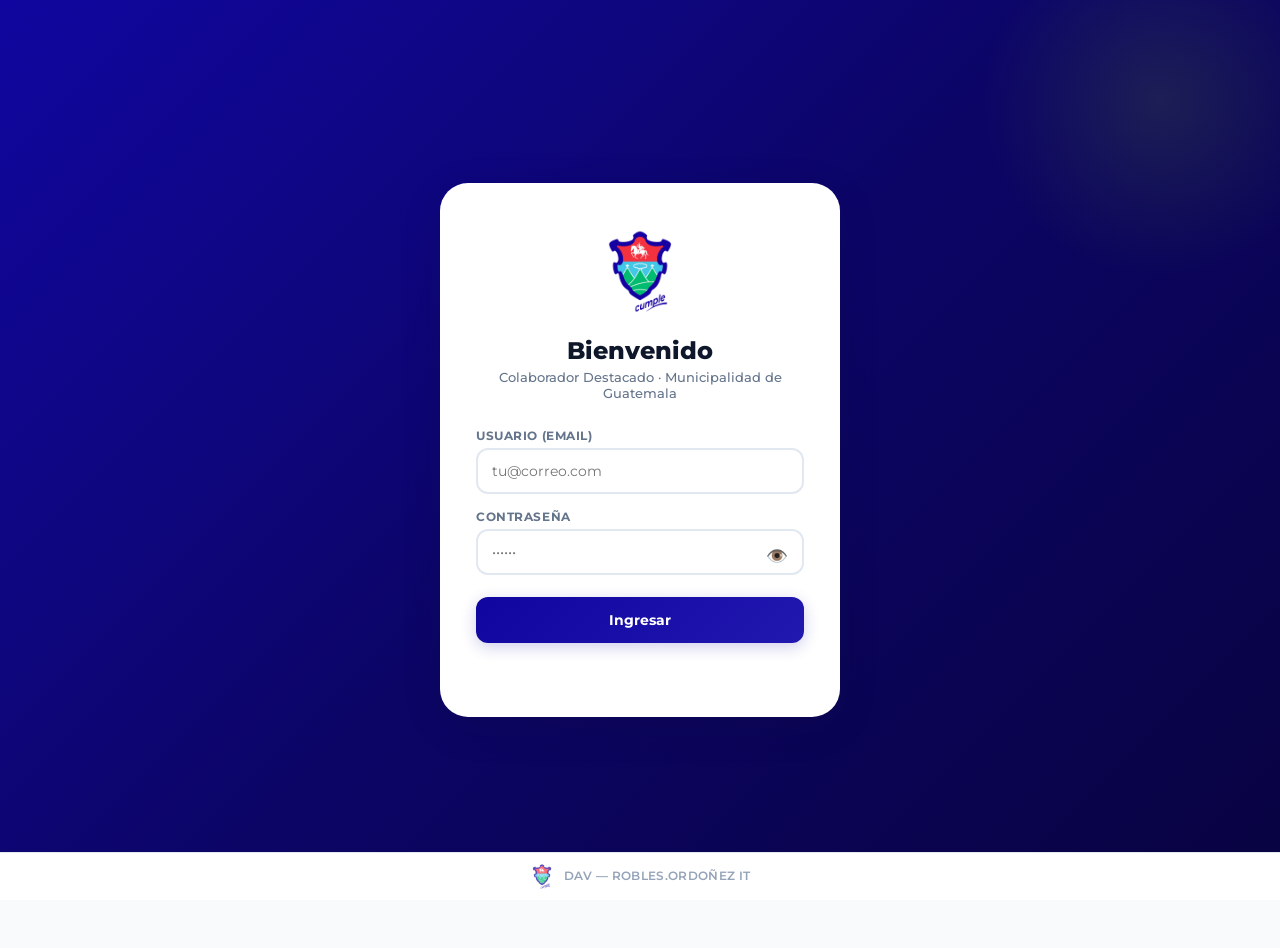
==== commit 595b13a2: "comentarios y pie de página" ====
--- a/index.html
+++ b/index.html
@@ -49,14 +49,19 @@
       </div>
       <div class="top-r">
         <span id="convBadge" style="font-size:.68rem;font-weight:600"></span>
-        <img class="top-avatar" id="topAvatar" src="" alt="">
+        <div style="display:flex;align-items:center;gap:4px">
+          <img class="top-avatar" id="topAvatar" src="" alt="">
+          <span id="topProm" style="font-size:.72rem;font-weight:800;color:var(--l5)"></span>
+        </div>
         <span class="ch ch-u" id="chipU">—</span>
         <span class="ch ch-r" id="chipR">—</span>
         <button class="btn-out" onclick="App.logout()">Salir</button>
       </div>
     </div></header>
 
-    <nav class="nv"><div class="nv-in">
+    <nav class="nv">
+      <button class="nv-ham" id="navHam" onclick="App.toggleNav()">☰</button>
+      <div class="nv-in" id="navIn">
       <button class="nb on" data-tab="vot">🗳️ Votación</button>
       <button class="nb hidden" data-tab="evaldia" id="navEvalDia">📋 Eval. Diaria</button>
       <button class="nb hidden" data-tab="dash" id="navDash">📊 Dashboard</button>
@@ -65,6 +70,7 @@
       <button class="nb hidden" data-tab="elecciones" id="navElecciones">🗓️ Elecciones</button>
       <button class="nb hidden" data-tab="evaluadores" id="navEvaluadores">👔 Evaluadores</button>
       <button class="nb hidden" data-tab="config" id="navConfig">⚙️ Configuración</button>
+      <button class="nb hidden" data-tab="comentarios" id="navComentarios">💬 Comentarios</button>
     </div></nav>
 
     <div class="mn">
@@ -80,7 +86,10 @@
       <section id="p-evaldia" class="pn">
         <div class="wlc" style="background:linear-gradient(135deg,#0c0566,#080340)"><div class="wlc-line"></div><h2>Evaluación Diaria</h2><p>Evaluá a los colaboradores en las categorías configuradas. Podés cubrir diferentes áreas cada día.</p></div>
         <div class="sts" id="edSt"></div>
-        <div class="tb"><select class="fp" id="edAreaSel" onchange="App.evalDia.selArea()"><option value="">— Seleccionar área —</option></select></div>
+        <div class="tb">
+          <select class="fp" id="edAreaSel" onchange="App.evalDia.selArea()"><option value="">— Seleccionar área —</option></select>
+          <select class="fp" id="edSedeSel" onchange="App.evalDia.filterBySede()"><option value="">Todas las sedes</option></select>
+        </div>
         <div id="edColabsCont"><div class="empty"><div class="empty-i">📂</div><div class="empty-t">Seleccioná un área para comenzar</div></div></div>
       </section>
 
@@ -103,7 +112,11 @@
       <section id="p-usuarios" class="pn">
         <div class="cd">
           <div class="cd-h"><span class="cd-t">👤 Gestión de Usuarios</span><button class="btn ba" onclick="App.usr.openNew()">+ Nuevo</button></div>
-          <div class="tw"><table class="usr-tbl"><thead><tr><th>Email</th><th>Nombre</th><th>Rol</th><th>Área</th><th>Sede</th><th>Acciones</th></tr></thead><tbody id="usrBody"></tbody></table></div>
+          <div class="tb" style="margin-bottom:12px">
+            <div class="sr"><input type="text" id="usrSearch" placeholder="Buscar por nombre, email, área, sede..." oninput="App.usr.search()"></div>
+            <span id="usrCount" style="font-size:.72rem;color:var(--s4);align-self:center"></span>
+          </div>
+          <div class="tw"><table class="usr-tbl"><thead><tr><th>Email</th><th>Nombre</th><th>Rol</th><th>Área</th><th>Sede</th><th>Empresa</th><th>Acciones</th></tr></thead><tbody id="usrBody"></tbody></table></div>
         </div>
       </section>
 
@@ -149,10 +162,20 @@
         <div class="cd" style="margin-bottom:14px"><div class="cd-h"><span class="cd-t">📂 Áreas</span><button class="btn ba" onclick="App.cfg.lists.add('ar')">+</button></div><div id="adAR"></div><button class="btn bp" style="margin-top:8px" onclick="App.cfg.lists.save('ar')">💾</button></div>
         <div class="cd"><div class="cd-h"><span class="cd-t">🏢 Sedes</span><button class="btn ba" onclick="App.cfg.lists.add('se')">+</button></div><div id="adSE"></div><button class="btn bp" style="margin-top:8px" onclick="App.cfg.lists.save('se')">💾</button></div>
       </section>
+
+      <!-- TAB: COMENTARIOS (permiso: comentarios) -->
+      <section id="p-comentarios" class="pn">
+        <div class="cd">
+          <div class="cd-h"><span class="cd-t">💬 Comentarios por Colaborador</span></div>
+          <div class="tb">
+            <div class="sr"><input type="text" id="comSearch" placeholder="Buscar colaborador..." oninput="App.comentarios.search()"></div>
+            <select class="fp" id="comTipo" onchange="App.comentarios.load()"><option value="todos">Todos</option><option value="eleccion">Elección</option><option value="diaria">Eval. Diaria</option></select>
+          </div>
+          <div id="comCont"><div class="loader"><div class="spin"></div></div></div>
+        </div>
+      </section>
     </div>
   </div>
-
-  <!-- MODAL: EVALUAR (elección) -->
   <div class="mo-bg" id="evalOv"><div class="mo">
     <div class="mo-top"><button class="mo-x" onclick="App.vot.closeEval()">✕</button><div class="mo-profile"><img class="mo-av" id="evalFoto" src="" alt=""><div class="mo-nm" id="evalNm">—</div><div class="mo-mt" id="evalMt">—</div></div></div>
     <div class="mo-bd" id="evalBd"></div>
@@ -182,10 +205,13 @@
       </div>
       <div style="display:grid;grid-template-columns:1fr 1fr;gap:10px">
         <div class="fg"><label class="fl">Sede</label><select class="fp" id="nuSede" style="width:100%"><option value="">—</option></select></div>
+        <div class="fg"><label class="fl">Empresa (opcional)</label><select class="fp" id="nuEmpresa" style="width:100%"><option value="">— Ninguna —</option><option value="CAE">CAE</option><option value="EMETRA">EMETRA</option><option value="EMPAGUA">EMPAGUA</option></select></div>
+      </div>
+      <div style="display:grid;grid-template-columns:1fr 1fr;gap:10px">
         <div class="fg"><label class="fl">Contraseña</label><input class="login-in" type="password" id="nuPwd" placeholder="Temporal"></div>
+        <div class="fg"><label class="fl">Foto (URL)</label><input class="login-in" id="nuFoto" placeholder="https://drive.google.com/..."></div>
       </div>
       <div class="fg"><label class="fl">Permisos adicionales</label><div style="display:flex;flex-wrap:wrap;gap:8px;margin-top:4px"><label style="font-size:.75rem;display:flex;align-items:center;gap:4px;cursor:pointer"><input type="checkbox" value="dashboard" class="nu-perm"> Dashboard</label><label style="font-size:.75rem;display:flex;align-items:center;gap:4px;cursor:pointer"><input type="checkbox" value="reportes" class="nu-perm"> Reportes</label><label style="font-size:.75rem;display:flex;align-items:center;gap:4px;cursor:pointer"><input type="checkbox" value="usuarios" class="nu-perm"> Usuarios</label><label style="font-size:.75rem;display:flex;align-items:center;gap:4px;cursor:pointer"><input type="checkbox" value="elecciones" class="nu-perm"> Elecciones</label><label style="font-size:.75rem;display:flex;align-items:center;gap:4px;cursor:pointer"><input type="checkbox" value="evaluadores" class="nu-perm"> Evaluadores</label><label style="font-size:.75rem;display:flex;align-items:center;gap:4px;cursor:pointer"><input type="checkbox" value="parametros" class="nu-perm"> Configuración</label></div></div>
-      <div class="fg"><label class="fl">Foto (URL)</label><input class="login-in" id="nuFoto" placeholder="https://drive.google.com/..."></div>
     </div>
     <div class="mo-ft"><button class="btn-sub" onclick="App.usr.saveNew()">Crear Usuario</button></div>
   </div></div>
@@ -201,13 +227,22 @@
       </div>
       <div style="display:grid;grid-template-columns:1fr 1fr;gap:10px">
         <div class="fg"><label class="fl">Sede</label><select class="fp" id="edSede" style="width:100%"><option value="">—</option></select></div>
+        <div class="fg"><label class="fl">Empresa</label><select class="fp" id="edEmpresa" style="width:100%"><option value="">— Ninguna —</option><option value="CAE">CAE</option><option value="EMETRA">EMETRA</option><option value="EMPAGUA">EMPAGUA</option></select></div>
+      </div>
+      <div style="display:grid;grid-template-columns:1fr 1fr;gap:10px">
         <div class="fg"><label class="fl">Activo</label><select class="fp" id="edActivo" style="width:100%"><option value="true">Sí</option><option value="false">No</option></select></div>
+        <div class="fg"><label class="fl">Foto (URL)</label><input class="login-in" id="edFoto"></div>
       </div>
       <div class="fg"><label class="fl">Permisos adicionales</label><div style="display:flex;flex-wrap:wrap;gap:8px;margin-top:4px"><label style="font-size:.75rem;display:flex;align-items:center;gap:4px;cursor:pointer"><input type="checkbox" value="dashboard" class="ed-perm"> Dashboard</label><label style="font-size:.75rem;display:flex;align-items:center;gap:4px;cursor:pointer"><input type="checkbox" value="reportes" class="ed-perm"> Reportes</label><label style="font-size:.75rem;display:flex;align-items:center;gap:4px;cursor:pointer"><input type="checkbox" value="usuarios" class="ed-perm"> Usuarios</label><label style="font-size:.75rem;display:flex;align-items:center;gap:4px;cursor:pointer"><input type="checkbox" value="elecciones" class="ed-perm"> Elecciones</label><label style="font-size:.75rem;display:flex;align-items:center;gap:4px;cursor:pointer"><input type="checkbox" value="evaluadores" class="ed-perm"> Evaluadores</label><label style="font-size:.75rem;display:flex;align-items:center;gap:4px;cursor:pointer"><input type="checkbox" value="parametros" class="ed-perm"> Configuración</label></div></div>
-      <div class="fg"><label class="fl">Foto (URL)</label><input class="login-in" id="edFoto"></div>
     </div>
     <div class="mo-ft"><button class="btn-sub" onclick="App.usr.saveEdit()">Guardar Cambios</button></div>
   </div></div>
+
+  <!-- FOOTER -->
+  <footer class="app-footer">
+    <img src="img/escudo-sm.png" alt="" style="width:24px;height:auto;opacity:.7">
+    <span style="font-size:.72rem;color:var(--s4);font-weight:600;letter-spacing:.03em">DAV — ROBLES.ORDOÑEZ IT</span>
+  </footer>
 
   <div class="loading-ov" id="loadingOv"><div class="spin"></div></div>
   <div class="tz" id="toasts"></div>
@@ -223,5 +258,6 @@
   <script src="js/views/evaluadores.js"></script>
   <script src="js/views/config.js"></script>
   <script src="js/views/evaldiaria.js"></script>
+  <script src="js/views/comentarios.js"></script>
 </body>
 </html>
--- a/css/app.css
+++ b/css/app.css
@@ -71,7 +71,8 @@
 .btn-out:hover{border-color:var(--r5);color:var(--r5)}
 
 /* ═══ NAV ═══ */
-.nv{background:var(--w);border-bottom:1px solid var(--s2)}
+.nv{background:var(--w);border-bottom:1px solid var(--s2);position:relative}
+.nv-ham{display:none;background:0;border:0;font-size:1.4rem;padding:10px 14px;cursor:pointer;color:var(--s7);font-weight:700}
 .nv-in{max-width:1360px;margin:0 auto;padding:0 clamp(8px,2vw,32px);display:flex;gap:2px;overflow-x:auto;-webkit-overflow-scrolling:touch;scrollbar-width:none}
 .nv-in::-webkit-scrollbar{display:none}
 .nb{padding:12px 16px;font-family:'Montserrat',sans-serif;font-size:.78rem;font-weight:600;color:var(--s4);background:0;border:0;cursor:pointer;border-bottom:2.5px solid transparent;margin-bottom:-1px;transition:color .2s;white-space:nowrap;flex-shrink:0}
@@ -238,15 +239,20 @@
   .top-r .ch-u,.top-r .ch-a,.top-r .ch-r{display:none}
   .top-in{height:52px;padding:0 12px}
   .br h1{font-size:.82rem}.br span{display:none}
-  .nv-in{padding:0 6px}
-  .nb{padding:10px 12px;font-size:.72rem}
+  /* Hamburger nav */
+  .nv{position:relative}
+  .nv-ham{display:block;width:100%;text-align:left;padding:12px 16px;border-bottom:1px solid var(--s2)}
+  .nv-in{display:none;flex-direction:column;position:absolute;top:100%;left:0;right:0;background:var(--w);box-shadow:var(--sh-l);z-index:99;border-bottom:1px solid var(--s2);padding:8px 0;gap:0}
+  .nv-in.open{display:flex}
+  .nb{padding:14px 20px;font-size:.82rem;border-bottom:0;border-left:3px solid transparent;margin-bottom:0;text-align:left;width:100%}
+  .nb.on{border-left-color:var(--l5);border-bottom:0;background:var(--b0)}
+  .nb:hover{background:var(--s0)}
   .mn{padding:12px}
   .wlc{padding:18px;border-radius:var(--r-l)}.wlc h2{font-size:1.1rem}
   .sts{grid-template-columns:repeat(2,1fr);gap:8px}.st{padding:12px 14px}.st-n{font-size:1.2rem}
   .cg{grid-template-columns:1fr}.ch-r{grid-template-columns:1fr}.top-cards{grid-template-columns:1fr}
   .tb{flex-direction:column}.sr{min-width:100%}
   .cd{padding:14px;border-radius:var(--r)}
-  /* Modal: full screen slide-up on mobile */
   .mo{max-width:100%;border-radius:var(--r-l) var(--r-l) 0 0;max-height:95vh;max-height:95dvh}
   .mo-av{width:64px;height:64px}
   .mo-bd{padding:14px 16px}.mo-ft{padding:0 16px 16px}
@@ -273,6 +279,7 @@
   .cd-t{font-size:.88rem}
   /* Stack table cells */
   .usr-tbl thead th:nth-child(n+4),.usr-tbl tbody td:nth-child(n+4){display:none}
+  .usr-tbl thead th:last-child,.usr-tbl tbody td:last-child{display:table-cell}
 }
 
 /* Small phone */
@@ -314,7 +321,10 @@
 
 /* ═══ Print ═══ */
 @media print{
-  .top,.nv,.mo-bg,.tz,.btn,.btn-ev,.btn-out,.wlc{display:none!important}
+  .top,.nv,.mo-bg,.tz,.btn,.btn-ev,.btn-out,.wlc,footer{display:none!important}
   .app.show{display:block}.pn{display:block!important}
   .cd{break-inside:avoid;box-shadow:none;border:1px solid #ddd}
-}+}
+
+/* ═══ Footer (always visible) ═══ */
+.app-footer{background:var(--w);border-top:1px solid var(--s2);padding:10px 20px;display:flex;align-items:center;justify-content:center;gap:10px;position:sticky;bottom:0;z-index:50}
